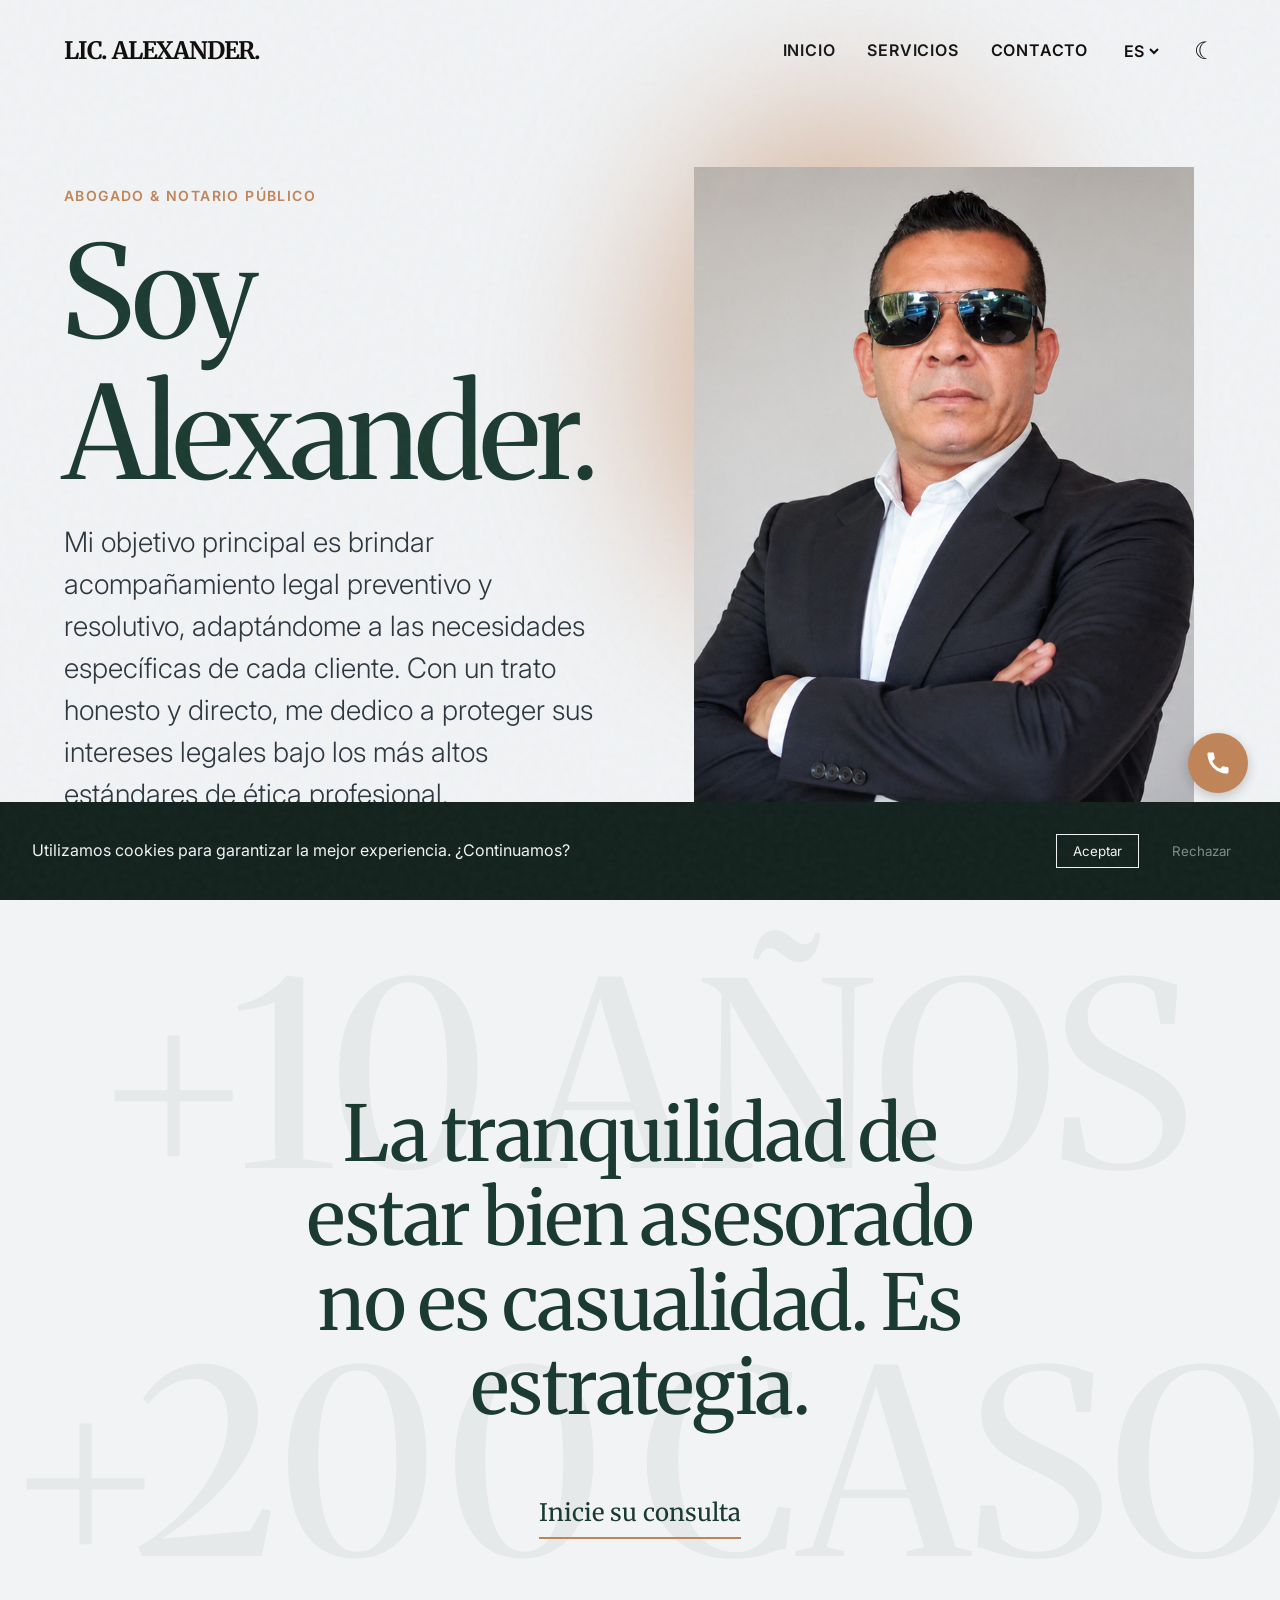
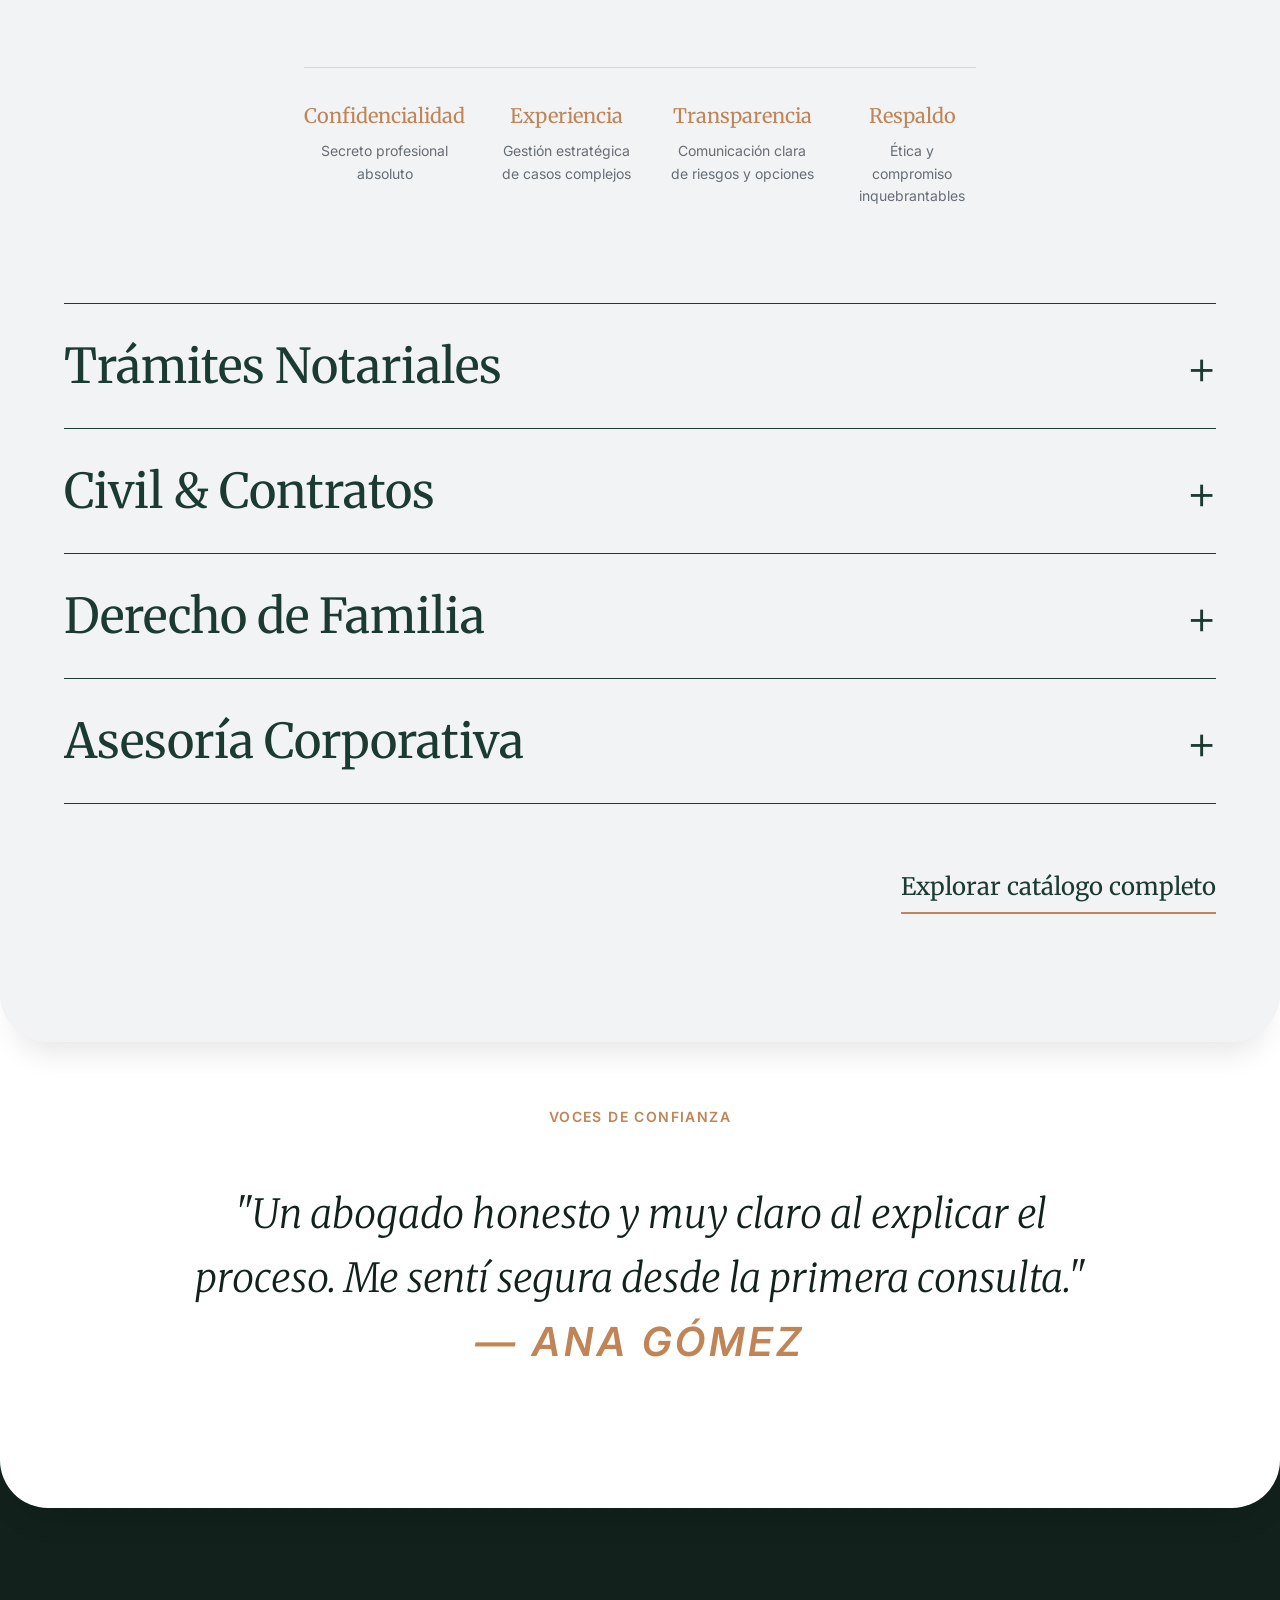
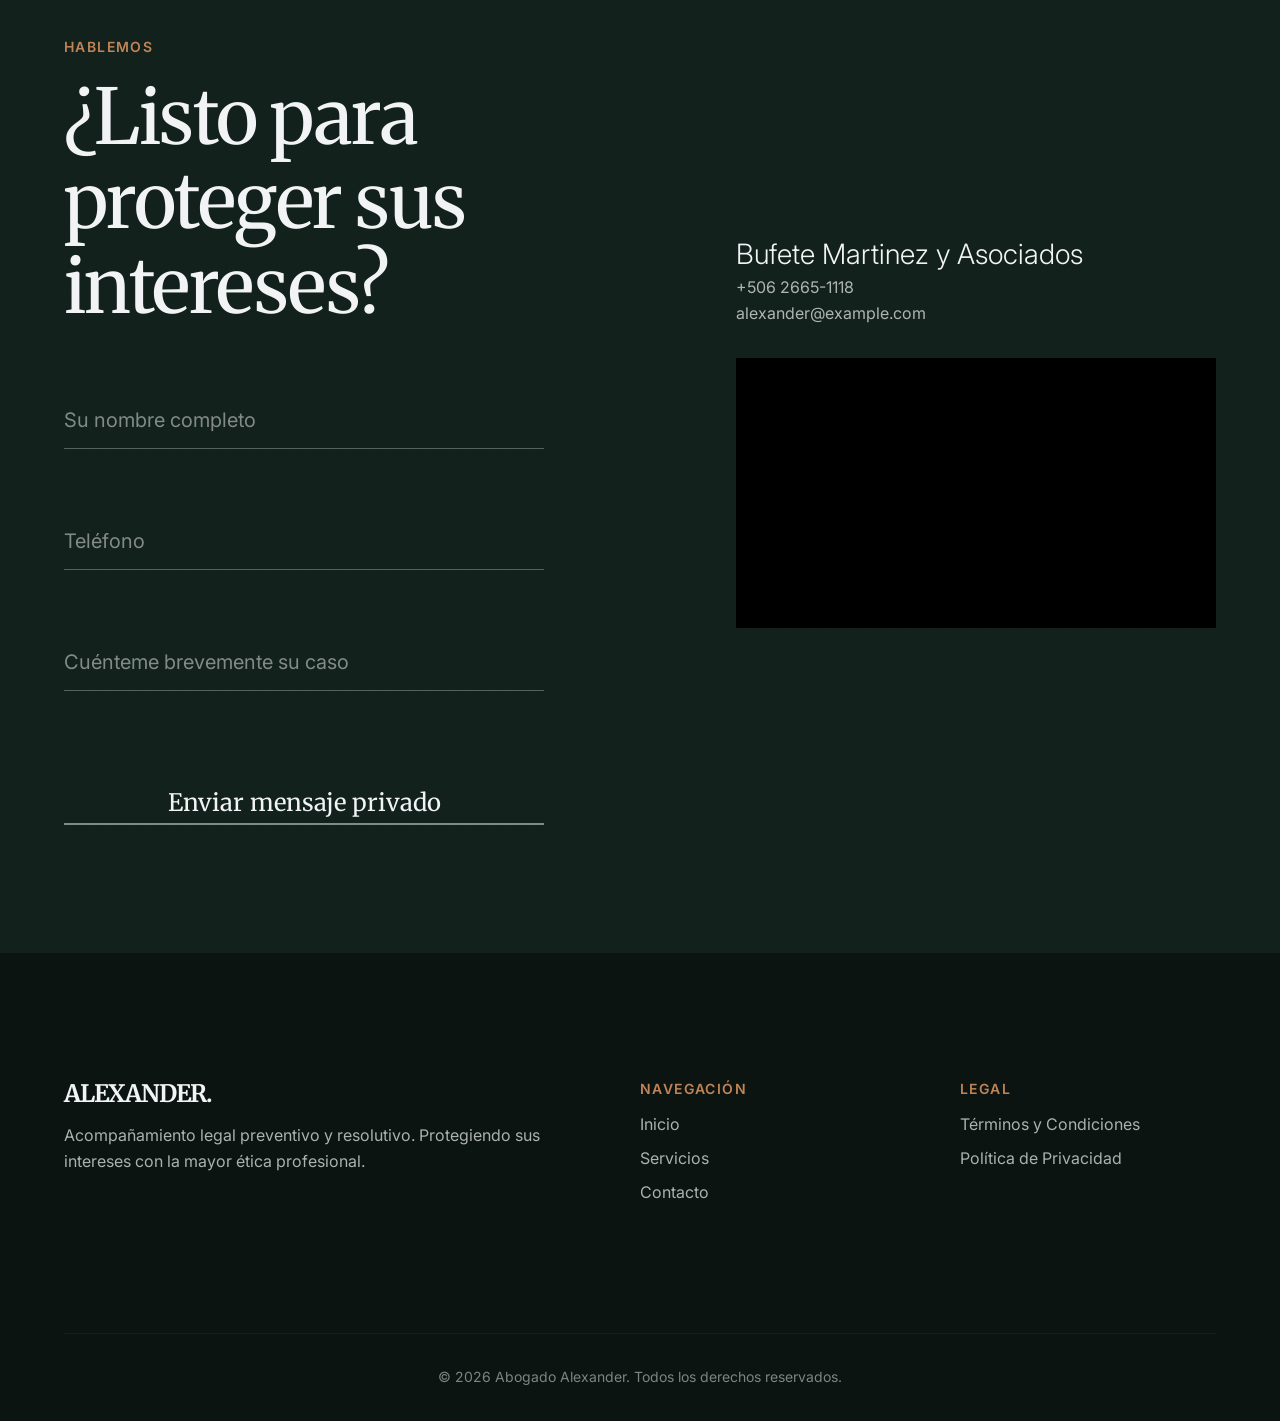
==== index.html @ 1b294f82 "Cambio nombre logo" ====
<!DOCTYPE html>
<html lang="es">

<head>
  <meta charset="UTF-8">
  <meta name="viewport" content="width=device-width, initial-scale=1.0">

  <title data-i18n="page_title_index">Alexander | Narrativa Legal</title>
  <meta name="description"
    content="Acompañamiento legal preventivo y resolutivo. Alexander, abogado y notario público con estándares de ética profesional.">

  <!-- Google Fonts -->
  <link rel="preconnect" href="https://fonts.googleapis.com">
  <link rel="preconnect" href="https://fonts.gstatic.com" crossorigin>
  <link
    href="https://fonts.googleapis.com/css2?family=Inter:wght@300;400;600&family=Merriweather:ital,wght@0,300;0,400;1,300&display=swap"
    rel="stylesheet">

  <link rel="stylesheet" href="css/styles.css?v=2.0">
</head>

<body>

  <!-- Minimal Header -->
  <header class="header">
    <div class="container header__inner">
      <div class="logo">LIC. ALEXANDER.</div>

      <div class="header__actions">
        <nav class="nav">
          <button id="menu-toggle" class="menu-toggle-btn" aria-label="Abrir menú">☰</button>
          <div class="nav__menu" id="nav-menu">
            <a href="index.html" class="nav__link" data-i18n="nav_home">Inicio</a>
            <a href="#servicios" class="nav__link" data-i18n="nav_services">Servicios</a>
            <a href="#contacto" class="nav__link" data-i18n="nav_contact">Contacto</a>
          </div>
        </nav>

        <select id="lang-select" class="lang-select">
          <option value="es">ES</option>
          <option value="en">EN</option>
          <option value="fr">FR</option>
          <option value="pt">PT</option>
          <option value="zh">ZH</option>
        </select>
        <button id="theme-toggle" class="icon-btn">☾</button>
      </div>
    </div>
  </header>

  <main>
    <!-- Editorial Hero -->
    <section class="hero">
      <div class="container hero__grid">
        <div class="hero__content">
          <span class="text-accent hero-anim hero-anim-1" data-i18n="hero_subtitle">Abogado & Notario Público</span>
          <h1 class="heading-massive hero-anim hero-anim-2">Soy<br>Alexander.</h1>
          <p class="text-lead hero-anim hero-anim-3" data-i18n="hero_text">Mi objetivo principal es brindar
            acompañamiento legal preventivo y resolutivo, adaptándome a las necesidades específicas de cada cliente. Con
            un trato honesto y directo, me dedico a proteger sus intereses legales bajo los más altos estándares de
            ética profesional.</p>
        </div>
        <div class="hero__image-container hero-anim hero-anim-4">
          <!-- Copper blur effect behind image is handled in CSS ::before -->
          <img src="resources/image/abogado.png" alt="Retrato Alexander" class="hero__image">
        </div>
      </div>
    </section>

    <!-- Stats Watermarks overlapping a narrative section -->
    <section class="stats-narrative">
      <div class="stat-watermark stat-watermark--1" data-i18n="stat_1">+10 AÑOS</div>
      <div class="stat-watermark stat-watermark--2" data-i18n="stat_2">+200 CASOS</div>

      <div class="container stats-content reveal">
        <h2 class="heading-large" data-i18n="services_intro">La tranquilidad de estar bien asesorado no es casualidad.
          Es estrategia.</h2>
        <a href="#contacto" class="btn-editorial" data-i18n="hero_cta">Inicie su consulta</a>

        <div class="trust-indicators reveal delay-1">
          <div class="trust-item">
            <span class="trust-title" data-i18n="trust_1_title">Confidencialidad</span>
            <span class="trust-desc" data-i18n="trust_1_desc">Secreto profesional absoluto</span>
          </div>
          <div class="trust-item">
            <span class="trust-title" data-i18n="trust_2_title">Experiencia</span>
            <span class="trust-desc" data-i18n="trust_2_desc">Gestión estratégica de casos complejos</span>
          </div>
          <div class="trust-item">
            <span class="trust-title" data-i18n="trust_3_title">Transparencia</span>
            <span class="trust-desc" data-i18n="trust_3_desc">Comunicación clara de riesgos y opciones</span>
          </div>
          <div class="trust-item">
            <span class="trust-title" data-i18n="trust_4_title">Respaldo</span>
            <span class="trust-desc" data-i18n="trust_4_desc">Ética y compromiso inquebrantables</span>
          </div>
        </div>
      </div>
    </section>

    <!-- Services Interactive Accordion -->
    <section id="servicios" class="services-editorial">
      <div class="container">

        <div class="service-accordion">

          <div class="service-item reveal" data-category="notarial">
            <button class="service-header" data-i18n="services_notarial">Trámites Notariales</button>
            <div class="service-body">
              <div class="service-content-grid">
                <div>
                  <img src="resources/image/ServiciosNotariales-TraspasoDePropiedadesYVehiculos.webp" alt="Traspasos"
                    class="service-img" loading="lazy">
                </div>
                <div>
                  <h3 class="heading-large" data-i18n="svc_notarial_title">Seguridad Patrimonial</h3>
                  <p class="text-lead" data-i18n="svc_notarial_desc">Desde el traspaso de propiedades y vehículos hasta
                    la redacción de escrituras y testamentos. Cada firma respaldada por la ley.</p>
                  <a href="https://wa.me/50671990701" class="btn-editorial" data-i18n="svc_notarial_btn">Proteger mi
                    patrimonio</a>
                </div>
              </div>
            </div>
          </div>

          <div class="service-item reveal delay-1" data-category="civil">
            <button class="service-header" data-i18n="services_civil">Civil & Contratos</button>
            <div class="service-body">
              <div class="service-content-grid">
                <div>
                  <img src="resources/image/DerechoCivilYContratos-ElaboraciónDeContratos.webp" alt="Contratos"
                    class="service-img" loading="lazy">
                </div>
                <div>
                  <h3 class="heading-large" data-i18n="svc_civil_title">Blindaje Legal</h3>
                  <p class="text-lead" data-i18n="svc_civil_desc">Elaboración, revisión y negociación de contratos.
                    Resolución estratégica de conflictos patrimoniales y gestión de cobros judiciales.</p>
                  <a href="https://wa.me/50671990701" class="btn-editorial" data-i18n="svc_civil_btn">Revisar un
                    contrato</a>
                </div>
              </div>
            </div>
          </div>

          <div class="service-item reveal delay-2" data-category="familia">
            <button class="service-header" data-i18n="services_family">Derecho de Familia</button>
            <div class="service-body">
              <div class="service-content-grid">
                <div>
                  <img src="resources/image/DerechoDeFamilia-Pensiones-Alimentarias.webp" alt="Familia"
                    class="service-img" loading="lazy">
                </div>
                <div>
                  <h3 class="heading-large" data-i18n="svc_family_title">Empatía y Firmeza</h3>
                  <p class="text-lead" data-i18n="svc_family_desc">Asesoría sensible y ejecución implacable en pensiones
                    alimentarias, custodia de menores y procesos sucesorios (herencias).</p>
                  <a href="https://wa.me/50671990701" class="btn-editorial" data-i18n="svc_family_btn">Asesoría
                    familiar</a>
                </div>
              </div>
            </div>
          </div>

          <div class="service-item reveal delay-3" data-category="corporativo">
            <button class="service-header" data-i18n="services_corp">Asesoría Corporativa</button>
            <div class="service-body">
              <div class="service-content-grid">
                <div>
                  <img src="resources/image/AsesoriaCorporativa-OrientaciónLegalPreventivaParaEmprendedores.webp"
                    alt="Corporativo" class="service-img" loading="lazy">
                </div>
                <div>
                  <h3 class="heading-large" data-i18n="svc_corp_title">Cimientos Empresariales</h3>
                  <p class="text-lead" data-i18n="svc_corp_desc">Constitución de sociedades anónimas, prevención legal
                    para emprendedores y auditoría de normativas laborales.</p>
                  <a href="https://wa.me/50671990701" class="btn-editorial" data-i18n="svc_corp_btn">Consultar para mi
                    empresa</a>
                </div>
              </div>
            </div>
          </div>

        </div>

        <div style="margin-top: var(--spacing-md); text-align: right;">
          <a href="servicios.html" class="btn-editorial" data-i18n="btn_view_more">Explorar catálogo completo</a>
        </div>

      </div>
    </section>

    <!-- Testimonials (Pull-quotes) -->
    <section class="testimonials-editorial reveal">
      <div class="container">
        <span class="text-accent" data-i18n="testim_title">Voces de Confianza</span>
        <div class="testimonial-display" id="testimonial-display">
          <!-- JS will cycle through these -->
          <div class="testimonial-quote active">
            <p data-i18n="testim_1_quote">"Un abogado honesto y muy claro al explicar el proceso. Me sentí segura desde
              la primera consulta."</p>
            <span class="testimonial-author" data-i18n="testim_1_author">— Ana Gómez</span>
          </div>
          <div class="testimonial-quote">
            <p data-i18n="testim_2_quote">"Totalmente recomendado. Nos ayudó a constituir nuestra sociedad anónima paso
              a paso, impecable."</p>
            <span class="testimonial-author" data-i18n="testim_2_author">— Luis Fernando Vargas</span>
          </div>
          <div class="testimonial-quote">
            <p data-i18n="testim_3_quote">"Su empatía en un caso familiar tan difícil fue clave. Gran ser humano y
              excelente profesional."</p>
            <span class="testimonial-author" data-i18n="testim_3_author">— Sofía R.</span>
          </div>
        </div>
      </div>
    </section>

    <!-- Contact Immersion -->
    <section id="contacto" class="contact-immersion">
      <div class="contact-bg-map"></div>
      <div class="container">
        <div class="contact-grid">

          <div class="contact-col reveal">
            <span class="text-accent" data-i18n="contact_title">Hablemos</span>
            <h2 class="heading-large" data-i18n="contact_subtitle">¿Listo para proteger sus intereses?</h2>

            <form class="form-editorial"
              onsubmit="event.preventDefault(); alert('Conexión con EmailJS lista para credenciales.');">
              <input type="text" class="input-editorial" data-i18n="contact_ph_name" placeholder="Su nombre completo"
                required>
              <input type="tel" class="input-editorial" data-i18n="contact_ph_phone" placeholder="Teléfono" required>
              <input type="text" class="input-editorial" data-i18n="contact_ph_case"
                placeholder="Cuénteme brevemente su caso" required>
              <button type="submit" class="btn-editorial" data-i18n="contact_btn_submit">Enviar mensaje privado</button>
            </form>
          </div>

          <div class="contact-col reveal delay-1">
            <div style="margin-bottom: var(--spacing-md);">
              <p class="text-lead" data-i18n="contact_office">Bufete Martinez y Asociados</p>
              <p style="opacity: 0.7;">+506 2665-1118<br>alexander@example.com</p>
            </div>

            <div
              style="width: 100%; aspect-ratio: 16/9; background: #000; position: relative; overflow: hidden; cursor: pointer;"
              id="map-container" class="map-container">
              <div
                style="position:absolute; top:50%; left:50%; transform:translate(-50%,-50%); z-index:2; text-align:center;">
                <button class="btn-editorial" style="color: white; border-color: white;" data-i18n="btn_map">Ver
                  Ubicación en Mapa</button>
              </div>
              <!-- Iframe will be injected by JS -->
            </div>
          </div>

        </div>
      </div>
    </section>

  </main>

  <!-- Footer -->
  <footer class="footer">
    <div class="container">
      <div class="footer__grid">
        <div class="footer__brand">
          <h2 class="logo" style="margin-bottom: var(--spacing-sm);">ALEXANDER.</h2>
          <p style="opacity: 0.7;" data-i18n="footer_desc">Acompañamiento legal preventivo y resolutivo. Protegiendo sus
            intereses con la mayor ética profesional.</p>
        </div>

        <div class="footer__links">
          <h3 class="text-accent" style="margin-bottom: var(--spacing-sm);" data-i18n="footer_nav">Navegación</h3>
          <ul>
            <li><a href="index.html" data-i18n="nav_home">Inicio</a></li>
            <li><a href="servicios.html" data-i18n="nav_services">Servicios</a></li>
            <li><a href="index.html#contacto" data-i18n="nav_contact">Contacto</a></li>
          </ul>
        </div>

        <div class="footer__links">
          <h3 class="text-accent" style="margin-bottom: var(--spacing-sm);" data-i18n="footer_legal">Legal</h3>
          <ul>
            <li><a href="#" data-i18n="footer_terms">Términos y Condiciones</a></li>
            <li><a href="privacidad.html" data-i18n="footer_privacy">Política de Privacidad</a></li>
          </ul>
        </div>
      </div>
      <div class="footer__bottom">
        <p data-i18n="footer_copyright">&copy; 2026 Abogado Alexander. Todos los derechos reservados.</p>
      </div>
    </div>
  </footer>

  <!-- Floating Buttons -->
  <div class="floating-container">
    <a href="tel:+50626651118" class="phone-float" aria-label="Llamar">
      <svg viewBox="0 0 24 24" fill="currentColor" width="28" height="28">
        <path
          d="M20.01 15.38c-1.23 0-2.42-.2-3.53-.56a.977.977 0 0 0-1.01.24l-1.57 1.97c-2.83-1.35-5.48-3.9-6.89-6.83l1.95-1.66c.27-.28.35-.67.24-1.02-.37-1.11-.56-2.3-.56-3.53 0-.54-.45-.99-.99-.99H4.19C3.65 3 3 3.24 3 3.99 3 13.28 10.73 21 20.01 21c.71 0 .99-.63.99-1.18v-3.45c0-.54-.45-.99-.99-.99z" />
      </svg>
    </a>
    <a href="https://wa.me/50671990701" class="whatsapp-float" aria-label="WhatsApp">
      <svg viewBox="0 0 24 24" fill="currentColor" width="32" height="32">
        <path
          d="M17.472 14.382c-.297-.149-1.758-.867-2.03-.967-.273-.099-.471-.148-.67.15-.197.297-.767.966-.94 1.164-.173.199-.347.223-.644.075-.297-.15-1.255-.463-2.39-1.475-.883-.788-1.48-1.761-1.653-2.059-.173-.297-.018-.458.13-.606.134-.133.298-.347.446-.52.149-.174.198-.298.298-.497.099-.198.05-.371-.025-.52-.075-.149-.669-1.612-.916-2.207-.242-.579-.487-.5-.669-.51a12.8 12.8 0 0 0-.57-.01c-.198 0-.52.074-.792.372-.272.297-1.04 1.016-1.04 2.479 0 1.462 1.065 2.875 1.213 3.074.149.198 2.096 3.2 5.077 4.487.709.306 1.262.489 1.694.625.712.227 1.36.195 1.871.118.571-.085 1.758-.719 2.006-1.413.248-.694.248-1.289.173-1.413-.074-.124-.272-.198-.57-.347m-5.421 7.403h-.004a9.87 9.87 0 0 1-5.031-1.378l-.361-.214-3.741.982.998-3.648-.235-.374a9.86 9.86 0 0 1-1.51-5.26c.001-5.45 4.436-9.884 9.888-9.884 2.64 0 5.122 1.03 6.988 2.898a9.825 9.825 0 0 1 2.893 6.994c-.003 5.45-4.437 9.884-9.885 9.884m8.413-18.297A11.815 11.815 0 0 0 12.05 0C5.495 0 .16 5.335.157 11.892c0 2.096.547 4.142 1.588 5.945L.057 24l6.305-1.654a11.882 11.882 0 0 0 5.683 1.448h.005c6.554 0 11.89-5.335 11.893-11.893a11.821 11.821 0 0 0-3.48-8.413Z" />
      </svg>
    </a>
  </div>

  <!-- Cookies -->
  <div id="cookies-editorial" class="cookies-editorial">
    <p style="margin: 0;" data-i18n="cookies_text">Utilizamos cookies para garantizar la mejor experiencia.
      ¿Continuamos?</p>
    <div class="cookies-actions">
      <button id="btn-accept" class="btn-cookie" data-i18n="cookies_accept">Aceptar</button>
      <button id="btn-reject" class="btn-cookie" style="opacity: 0.5; border-color: transparent;"
        data-i18n="cookies_reject">Rechazar</button>
    </div>
  </div>

  <script src="js/translations.js"></script>
  <script src="js/main.js"></script>
</body>

</html>
---- css/styles.css ----
/* =========================================
   1. VARIABLES & TOKENS (Design System)
   ========================================= */
:root {
  --primary-color: #1B3A30; 
  --accent-color: #C08457; 
  --bg-light: #F1F3F5; 
  --text-dark: #2C363F; 
  
  --bg-inverted: #12211C; /* Darker than primary */
  --text-inverted: #F1F3F5;

  --font-heading: 'Merriweather', serif;
  --font-text: 'Inter', sans-serif;
  
  --spacing-xs: 0.5rem;   
  --spacing-sm: 1rem;     
  --spacing-md: 2rem;   
  --spacing-lg: 4rem;   
  --spacing-xl: 8rem;     
  --spacing-xxl: 12rem;    

  --transition-fast: 0.3s cubic-bezier(0.4, 0, 0.2, 1);
  --transition-slow: 0.8s cubic-bezier(0.4, 0, 0.2, 1);
}

body.dark-mode {
  --primary-color: #F1F3F5; /* Invert primary for text in dark mode */
  --bg-light: #12211C; /* Dark forest background */
  --text-dark: #F1F3F5; 
  --bg-inverted: #F1F3F5; 
  --text-inverted: #12211C;
}

/* =========================================
   2. RESET & NORMALIZE
   ========================================= */
*, *::before, *::after {
  box-sizing: border-box;
  margin: 0;
  padding: 0;
}

html {
  font-size: 16px;
  scroll-behavior: smooth;
}

body {
  font-family: var(--font-text);
  color: var(--text-dark);
  background-color: var(--bg-light);
  line-height: 1.6;
  overflow-x: hidden;
  transition: background-color 0.5s ease, color 0.5s ease;
}

/* Subtle Noise Texture Overlay */
body::before {
  content: "";
  position: fixed;
  top: 0; 
  left: 0; 
  width: 100vw; 
  height: 100vh;
  pointer-events: none;
  z-index: 9999;
  background-image: url('data:image/svg+xml;utf8,%3Csvg viewBox="0 0 200 200" xmlns="http://www.w3.org/2000/svg"%3E%3Cfilter id="noiseFilter"%3E%3CfeTurbulence type="fractalNoise" baseFrequency="0.65" numOctaves="3" stitchTiles="stitch"/%3E%3C/filter%3E%3Crect width="100%25" height="100%25" filter="url(%23noiseFilter)" opacity="0.04"/%3E%3C/svg%3E');
  opacity: 1;
}

img, video {
  display: block;
  max-width: 100%;
  height: auto;
}

a {
  text-decoration: none;
  color: inherit;
}

ul {
  list-style: none;
}

/* =========================================
   3. TYPOGRAPHY (Massive & Bespoke)
   ========================================= */
h1, h2, h3, .heading-massive {
  font-family: var(--font-heading);
  line-height: 1.1;
  font-weight: 400;
}

.heading-massive {
  font-size: clamp(3rem, 10vw, 8rem);
  letter-spacing: -0.03em;
  color: var(--primary-color);
  margin-bottom: var(--spacing-sm);
}

.heading-large {
  font-size: clamp(2.5rem, 6vw, 5rem);
  letter-spacing: -0.02em;
  color: var(--primary-color);
  margin-bottom: var(--spacing-md);
}

.text-lead {
  font-size: clamp(1.25rem, 3vw, 1.75rem);
  font-weight: 300;
  line-height: 1.5;
  max-width: 800px;
}

.text-accent {
  color: var(--accent-color);
  font-family: var(--font-text);
  text-transform: uppercase;
  letter-spacing: 0.1em;
  font-size: 0.875rem;
  font-weight: 600;
  display: block;
  margin-bottom: var(--spacing-sm);
}

/* =========================================
   4. LAYOUT UTILS
   ========================================= */
.container {
  width: 100%;
  padding: 0 var(--spacing-md);
  margin: 0 auto;
}

@media (min-width: 1024px) {
  .container {
    padding: 0 var(--spacing-lg);
  }
}

.section {
  padding: var(--spacing-xl) 0;
  position: relative;
}

/* =========================================
   5. HEADER & NAVIGATION (Minimal)
   ========================================= */
.header {
  position: fixed;
  top: 0;
  left: 0;
  width: 100%;
  padding: var(--spacing-md) 0;
  z-index: 100;
  mix-blend-mode: difference;
  color: #fff;
  transition: color var(--transition-fast);
}

.header.menu-open {
  mix-blend-mode: normal;
  color: var(--bg-light);
}

.header__inner {
  display: flex;
  justify-content: space-between;
  align-items: center;
}

.logo {
  font-family: var(--font-heading);
  font-size: clamp(1.1rem, 5vw, 1.5rem);
  font-weight: 700;
  letter-spacing: -0.05em;
  color: inherit;
}

.header__actions {
  display: flex;
  align-items: center;
  gap: var(--spacing-sm);
  position: relative;
  z-index: 101; /* Above mobile menu */
}

@media (min-width: 768px) {
  .header__actions {
    gap: var(--spacing-md);
  }
}

/* Navigation System */
.nav {
  display: flex;
  align-items: center;
}

.menu-toggle-btn {
  background: none;
  border: none;
  color: inherit;
  font-size: 1.5rem;
  cursor: pointer;
  z-index: 102;
}

.nav__menu {
  position: fixed;
  top: 0;
  left: 0;
  width: 100vw;
  height: 100vh;
  background-color: var(--primary-color);
  color: var(--bg-light);
  display: flex;
  flex-direction: column;
  justify-content: center;
  align-items: center;
  gap: var(--spacing-lg);
  transform: translateY(-100%);
  transition: transform var(--transition-slow);
  z-index: 100;
}

.nav__menu.open {
  transform: translateY(0);
}

.nav__link {
  font-family: var(--font-heading);
  font-size: clamp(2rem, 5vw, 4rem);
  text-decoration: none;
  color: inherit;
  transition: color var(--transition-fast);
}

.nav__link:hover {
  color: var(--accent-color);
}

@media (min-width: 768px) {
  .menu-toggle-btn {
    display: none;
  }
  
  .nav__menu {
    position: static;
    flex-direction: row;
    height: auto;
    width: auto;
    background-color: transparent;
    color: inherit;
    transform: none;
    gap: var(--spacing-md);
  }

  .nav__link {
    font-family: var(--font-text);
    font-size: 1rem;
    font-weight: 600;
    text-transform: uppercase;
    letter-spacing: 0.05em;
    color: inherit;
  }
}

.lang-select {
  background: transparent;
  color: inherit;
  border: none;
  font-weight: 600;
  cursor: pointer;
  outline: none;
  font-family: var(--font-text);
  font-size: 1rem;
}

.lang-select option {
  color: #000; /* Fallback for select dropdown */
}

.icon-btn {
  background: none;
  border: none;
  color: inherit;
  font-size: 1.5rem;
  cursor: pointer;
}

/* =========================================
   6. HERO SECTION (Split / Editorial)
   ========================================= */
.hero {
  min-height: 100vh;
  display: flex;
  align-items: center;
  padding-top: 100px;
}

.hero__grid {
  display: grid;
  grid-template-columns: 1fr;
  gap: var(--spacing-lg);
  align-items: center;
}

@media (min-width: 1024px) {
  .hero__grid {
    grid-template-columns: 1fr 1fr;
  }
}

.hero__content {
  position: relative;
  z-index: 2;
}

.hero__image-container {
  position: relative;
  width: 100%;
  max-width: 500px;
  margin: 0 auto;
}

.hero__image-container::before {
  content: '';
  position: absolute;
  top: -10%;
  left: -10%;
  width: 80%;
  height: 80%;
  background-color: var(--accent-color);
  z-index: -1;
  border-radius: 50%;
  filter: blur(80px);
  opacity: 0.5;
}

.hero__image {
  width: 100%;
  aspect-ratio: 3/4;
  object-fit: cover;
  transition: filter var(--transition-slow);
}

.hero__image:hover {
  /* Retained hover for structure, though no filter is needed now */
}

.btn-editorial {
  display: inline-block;
  margin-top: var(--spacing-md);
  font-family: var(--font-heading);
  font-size: 1.5rem;
  color: var(--primary-color);
  border: none;
  background: transparent;
  border-bottom: 2px solid var(--accent-color);
  padding: 0 0 5px 0;
  transition: color var(--transition-fast);
  cursor: pointer;
}

.btn-editorial:hover {
  color: var(--accent-color);
}

/* =========================================
   7. STATS (Watermark style)
   ========================================= */
.stats-narrative {
  position: relative;
  overflow: hidden;
  padding: var(--spacing-xxl) 0 var(--spacing-lg);
}

.stat-watermark {
  font-family: var(--font-heading);
  font-size: clamp(8rem, 20vw, 20rem);
  color: var(--primary-color);
  opacity: 0.05;
  position: absolute;
  line-height: 1;
  white-space: nowrap;
  pointer-events: none;
  z-index: 0;
  width: 100%;
  left: 0;
  text-align: center;
}

.stat-watermark--1 { top: 5%; }
.stat-watermark--2 { top: 45%; }

.stats-content {
  position: relative;
  z-index: 1;
  max-width: 800px;
  margin: 0 auto;
  text-align: center;
}

.trust-indicators {
  display: flex;
  flex-direction: column;
  gap: var(--spacing-md);
  margin-top: var(--spacing-xl);
  border-top: 1px solid rgba(192, 132, 87, 0.3); /* Copper transparent */
  padding-top: var(--spacing-md);
}

@media (min-width: 768px) {
  .trust-indicators {
    flex-direction: row;
    justify-content: space-between;
  }
}

.trust-item {
  display: flex;
  flex-direction: column;
  align-items: center;
}

.trust-title {
  font-family: var(--font-heading);
  font-size: 1.25rem;
  color: var(--accent-color);
  margin-bottom: var(--spacing-xs);
}

.trust-desc {
  font-family: var(--font-text);
  font-size: 0.875rem;
  opacity: 0.7;
}

/* =========================================
   8. SERVICES (Accordion Narrative)
   ========================================= */
.services-editorial {
  padding: var(--spacing-md) 0 var(--spacing-xl);
  background-color: var(--bg-light);
  border-bottom-left-radius: 3rem;
  border-bottom-right-radius: 3rem;
  position: relative;
  z-index: 20;
  box-shadow: 0 25px 30px -15px rgba(0,0,0,0.1);
}

.service-accordion {
  border-top: 1px solid var(--primary-color);
}

.service-item {
  border-bottom: 1px solid var(--primary-color);
  overflow: hidden;
}

.service-header {
  width: 100%;
  text-align: left;
  background: none;
  border: none;
  padding: var(--spacing-md) 0;
  display: flex;
  justify-content: space-between;
  align-items: center;
  cursor: pointer;
  color: var(--primary-color);
  font-family: var(--font-heading);
  font-size: clamp(1.5rem, 4vw, 3rem);
  transition: color var(--transition-fast);
}

.service-header:hover {
  color: var(--accent-color);
}

.service-header::after {
  content: '+';
  font-family: var(--font-text);
  font-weight: 300;
}

.service-item.open .service-header::after {
  content: '−';
}

.service-body {
  max-height: 0;
  opacity: 0;
  transition: max-height var(--transition-slow), opacity var(--transition-slow), padding var(--transition-slow);
}

.service-item.open .service-body {
  max-height: 1000px; /* Arbitrary large height */
  opacity: 1;
  padding-bottom: var(--spacing-md);
}

.service-content-grid {
  display: grid;
  grid-template-columns: 1fr;
  gap: var(--spacing-md);
}

@media (min-width: 768px) {
  .service-content-grid {
    grid-template-columns: 1fr 1fr;
  }
}

.service-img {
  width: 100%;
  aspect-ratio: 16/9;
  object-fit: cover;
}

.service-item.open .service-img {
  /* Animation removed since image is already colored */
}

/* Colorize animation removed */

/* =========================================
   9. TESTIMONIALS (Pull-quotes)
   ========================================= */
.testimonials-editorial {
  padding: calc(var(--spacing-lg) + 3rem) 0 var(--spacing-lg);
  margin-top: -3rem;
  background-color: #FFFFFF; /* Hardcoded pure white card */
  color: #12211C; /* Hardcoded dark text */
  text-align: center;
  border-bottom-left-radius: 3rem;
  border-bottom-right-radius: 3rem;
  position: relative;
  z-index: 10;
  box-shadow: 0 25px 30px -15px rgba(0,0,0,0.1);
}

.testimonial-display {
  max-width: 900px;
  margin: 0 auto;
  min-height: 300px;
  display: flex;
  flex-direction: column;
  justify-content: center;
  position: relative;
}

.testimonial-quote {
  font-family: var(--font-heading);
  font-size: clamp(1.5rem, 4vw, 2.5rem);
  font-style: italic;
  font-weight: 300;
  margin-bottom: var(--spacing-md);
  opacity: 0;
  position: absolute;
  top: 50%;
  left: 50%;
  transform: translate(-50%, -50%);
  width: 100%;
  transition: opacity var(--transition-slow);
}

.testimonial-quote.active {
  opacity: 1;
  position: relative;
  transform: none;
  top: auto;
  left: auto;
}

.testimonial-author {
  font-family: var(--font-text);
  font-weight: 600;
  color: var(--accent-color);
  letter-spacing: 0.1em;
  text-transform: uppercase;
}

/* =========================================
   10. CONTACT IMMERSION
   ========================================= */
.contact-immersion {
  padding: calc(var(--spacing-xl) + 3rem) 0 var(--spacing-xl);
  margin-top: -3rem;
  position: relative;
  overflow: hidden;
  background-color: #12211C; /* Hardcoded dark forest */
  color: #F1F3F5; /* Hardcoded light text */
  z-index: 1;
}

.contact-bg-map {
  position: absolute;
  top: 0; left: 0; width: 100%; height: 100%;
  background-image: radial-gradient(circle at center, rgba(192, 132, 87, 0.05) 1px, transparent 1px);
  background-size: 20px 20px;
  z-index: 0;
  opacity: 0.5;
}

/* Force text and buttons inside contact to be light to contrast with hardcoded dark background */
.contact-immersion .heading-large {
  color: #F1F3F5;
}

.contact-immersion .btn-editorial {
  color: #F1F3F5;
  border-bottom-color: rgba(241, 243, 245, 0.5);
  background-color: transparent;
}

.contact-immersion .btn-editorial:hover {
  color: var(--accent-color);
  border-bottom-color: var(--accent-color);
  background-color: transparent;
}

.contact-grid {
  display: grid;
  grid-template-columns: 1fr;
  gap: var(--spacing-lg);
  position: relative;
  z-index: 1;
}

@media (min-width: 1024px) {
  .contact-grid {
    grid-template-columns: 1fr 1fr;
    gap: var(--spacing-xxl);
    align-items: center;
  }
}

.contact-grid {
  display: grid;
  grid-template-columns: 1fr;
  gap: var(--spacing-lg);
  position: relative;
  z-index: 1;
}

@media (min-width: 1024px) {
  .contact-grid {
    grid-template-columns: 1fr 1fr;
    gap: var(--spacing-xxl);
    align-items: center;
  }
}

.form-editorial {
  display: flex;
  flex-direction: column;
  gap: var(--spacing-md);
  margin-top: var(--spacing-lg);
}

.input-editorial {
  width: 100%;
  background: transparent;
  border: none;
  border-bottom: 1px solid rgba(241, 243, 245, 0.3);
  color: #F1F3F5;
  font-size: 1.25rem;
  padding: var(--spacing-sm) 0;
  margin-bottom: var(--spacing-md);
  font-family: var(--font-text);
  outline: none;
  border-radius: 0;
  transition: border-color var(--transition-fast);
}

.input-editorial:focus {
  border-color: var(--accent-color);
}

.input-editorial::placeholder {
  color: #F1F3F5;
  opacity: 0.5;
}

/* =========================================
   11. FLOATING ELEMENTS & COOKIES
   ========================================= */
.floating-container {
  position: fixed;
  bottom: var(--spacing-md);
  right: var(--spacing-md);
  display: flex;
  flex-direction: column;
  gap: 15px;
  z-index: 900;
}

.whatsapp-float, .phone-float {
  width: 60px;
  height: 60px;
  border-radius: 50%;
  display: flex;
  align-items: center;
  justify-content: center;
  color: white;
  box-shadow: 0 4px 12px rgba(0,0,0,0.2);
  transition: transform var(--transition-fast);
}

.whatsapp-float {
  background-color: #25D366;
}

.phone-float {
  background-color: var(--accent-color);
}

.whatsapp-float:hover, .phone-float:hover {
  transform: scale(1.1);
}

.cookies-editorial {
  position: fixed;
  bottom: 0;
  left: 0;
  width: 100%;
  background-color: var(--bg-inverted);
  color: var(--text-inverted);
  padding: var(--spacing-md);
  z-index: 1000;
  transform: translateY(100%);
  transition: transform var(--transition-slow);
  display: flex;
  flex-direction: column;
  gap: var(--spacing-md);
}

@media (min-width: 768px) {
  .cookies-editorial {
    flex-direction: row;
    justify-content: space-between;
    align-items: center;
  }
}

.cookies-editorial.show {
  transform: translateY(0);
}

.cookies-actions {
  display: flex;
  gap: var(--spacing-sm);
}

.btn-cookie {
  background: transparent;
  border: 1px solid var(--text-inverted);
  color: var(--text-inverted);
  padding: 0.5rem 1rem;
  cursor: pointer;
  font-family: var(--font-text);
  transition: all var(--transition-fast);
}

.btn-cookie:hover {
  background: var(--text-inverted);
  color: var(--bg-inverted);
}

/* =========================================
   12. FOOTER
   ========================================= */
.footer {
  background-color: #0b1411;
  color: #F1F3F5;
  padding: var(--spacing-xl) 0 var(--spacing-md);
}

.footer__grid {
  display: grid;
  grid-template-columns: 1fr;
  gap: var(--spacing-lg);
  margin-bottom: var(--spacing-xl);
}

@media (min-width: 768px) {
  .footer__grid {
    grid-template-columns: 2fr 1fr 1fr;
  }
}

.footer__links ul {
  display: flex;
  flex-direction: column;
  gap: var(--spacing-xs);
}

.footer__links a {
  opacity: 0.7;
  transition: opacity var(--transition-fast);
}

.footer__links a:hover {
  opacity: 1;
  color: var(--accent-color);
}

.footer__bottom {
  border-top: 1px solid rgba(255,255,255,0.1);
  padding-top: var(--spacing-md);
  text-align: center;
  opacity: 0.5;
  font-size: 0.875rem;
}

/* =========================================
   13. ANIMATIONS & PARALLAX
   ========================================= */
.reveal {
  opacity: 0;
  transform: translateY(40px);
  transition: all 0.8s cubic-bezier(0.5, 0, 0, 1);
}

.reveal.active {
  opacity: 1;
  transform: translateY(0);
}

.reveal.delay-1 { transition-delay: 0.1s; }
.reveal.delay-2 { transition-delay: 0.2s; }
.reveal.delay-3 { transition-delay: 0.3s; }

.hero-anim {
  opacity: 0;
  animation: fadeUp 1s cubic-bezier(0.5, 0, 0, 1) forwards;
}

.hero-anim-1 { animation-delay: 0.2s; }
.hero-anim-2 { animation-delay: 0.4s; }
.hero-anim-3 { animation-delay: 0.6s; }
.hero-anim-4 { animation-delay: 0.8s; }

@keyframes fadeUp {
  from {
    opacity: 0;
    transform: translateY(30px);
  }
  to {
    opacity: 1;
    transform: translateY(0);
  }
}
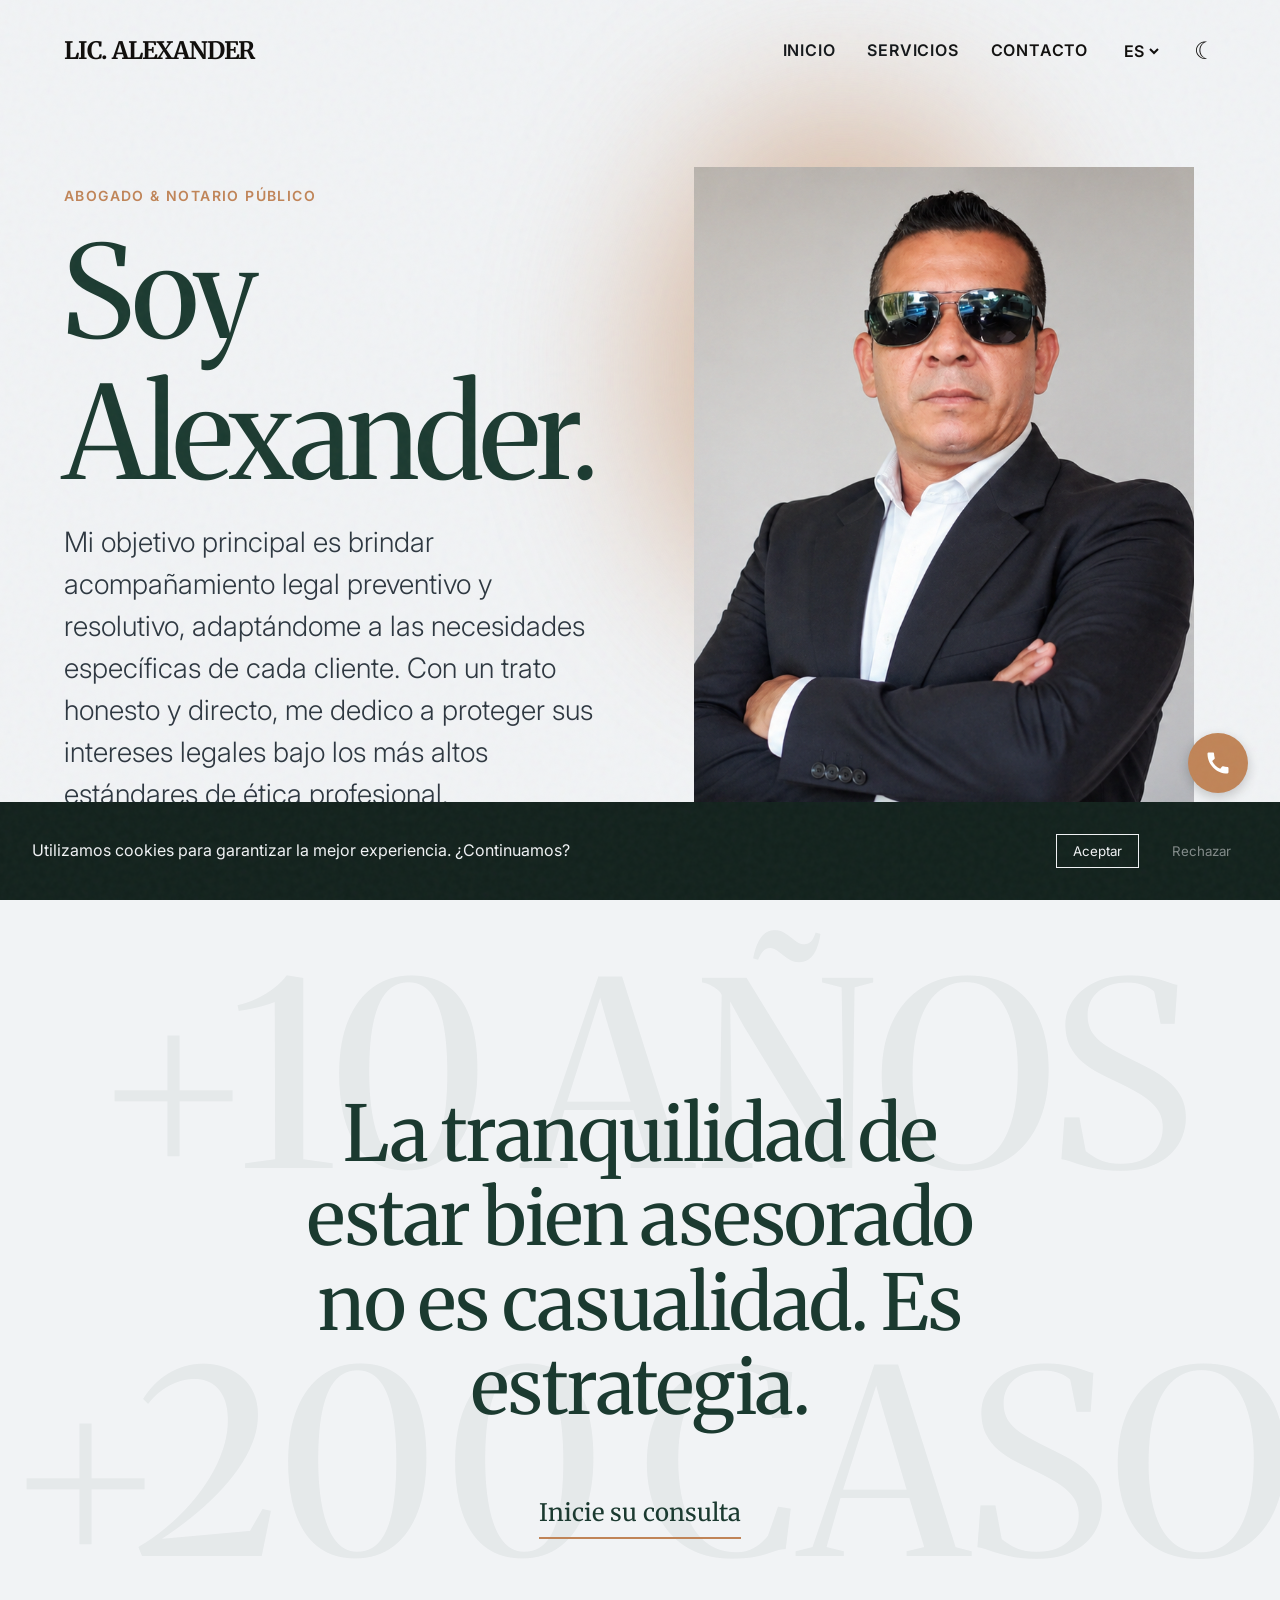
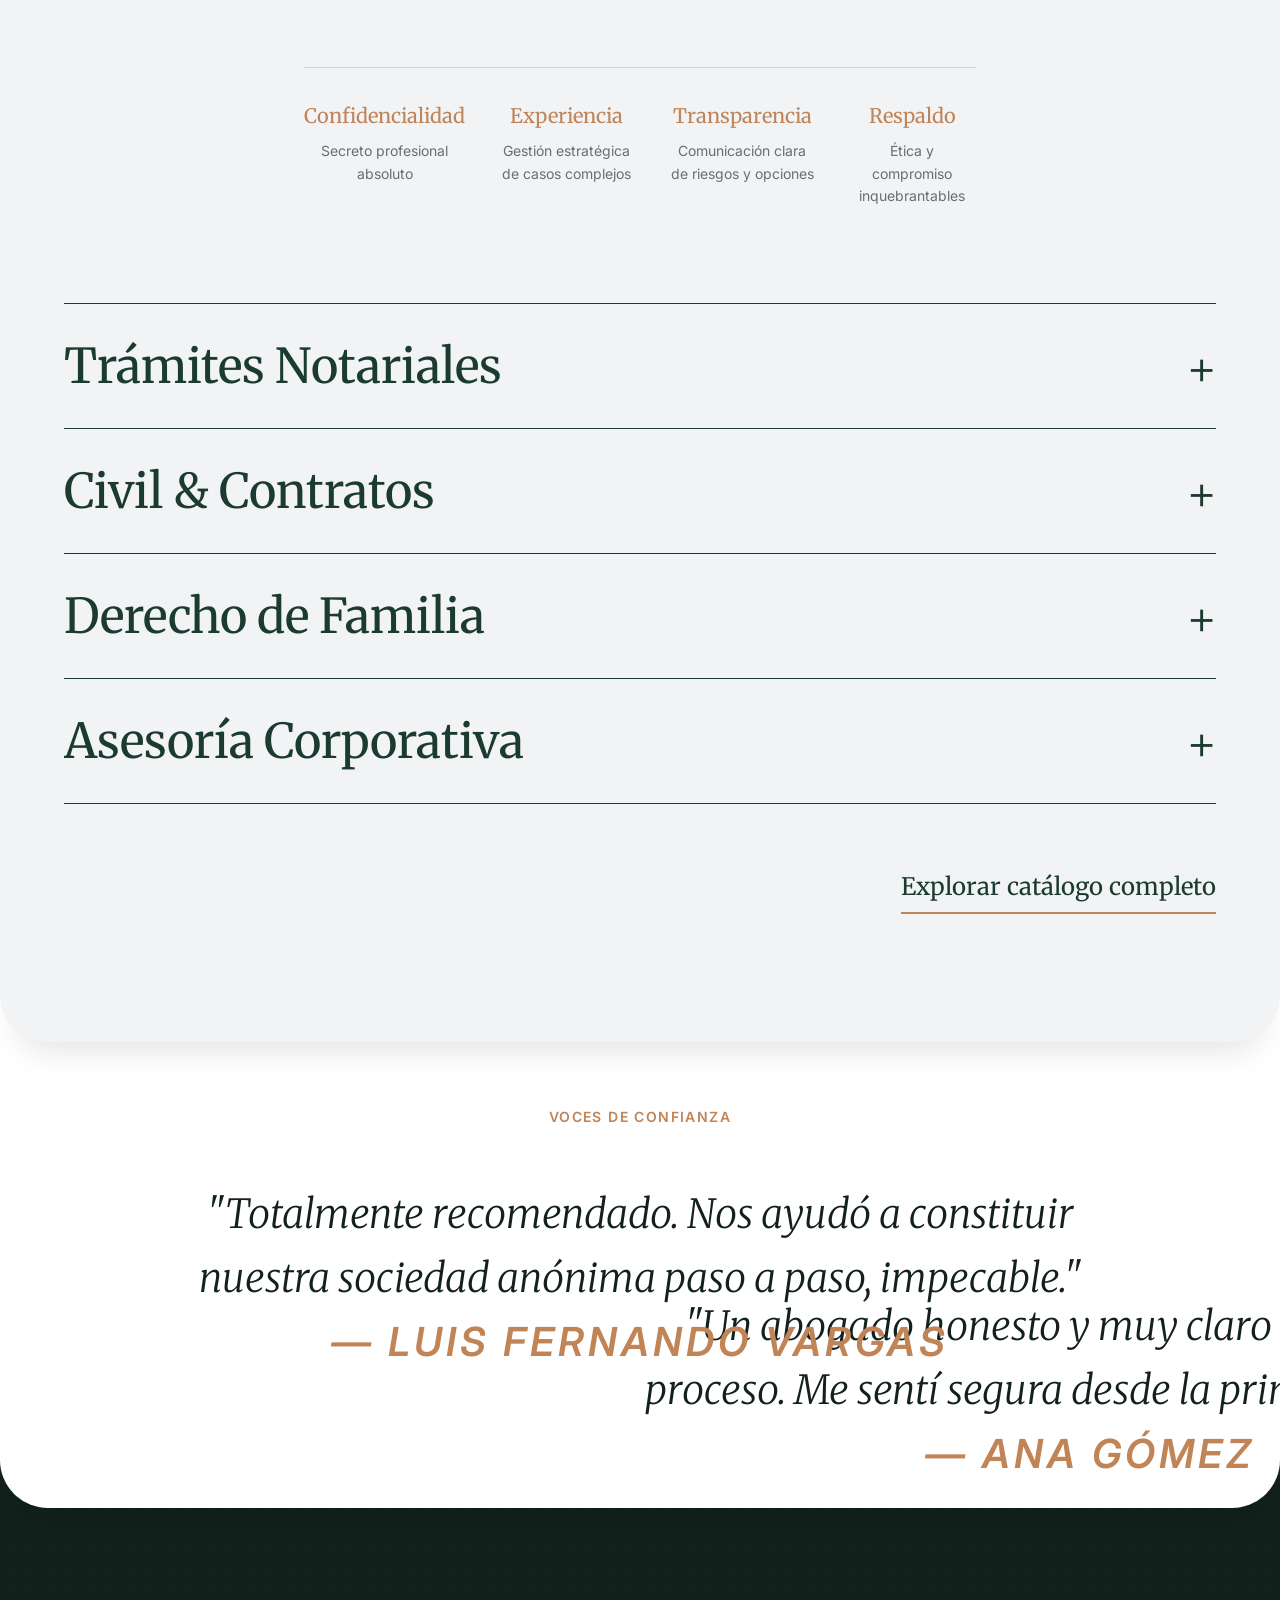
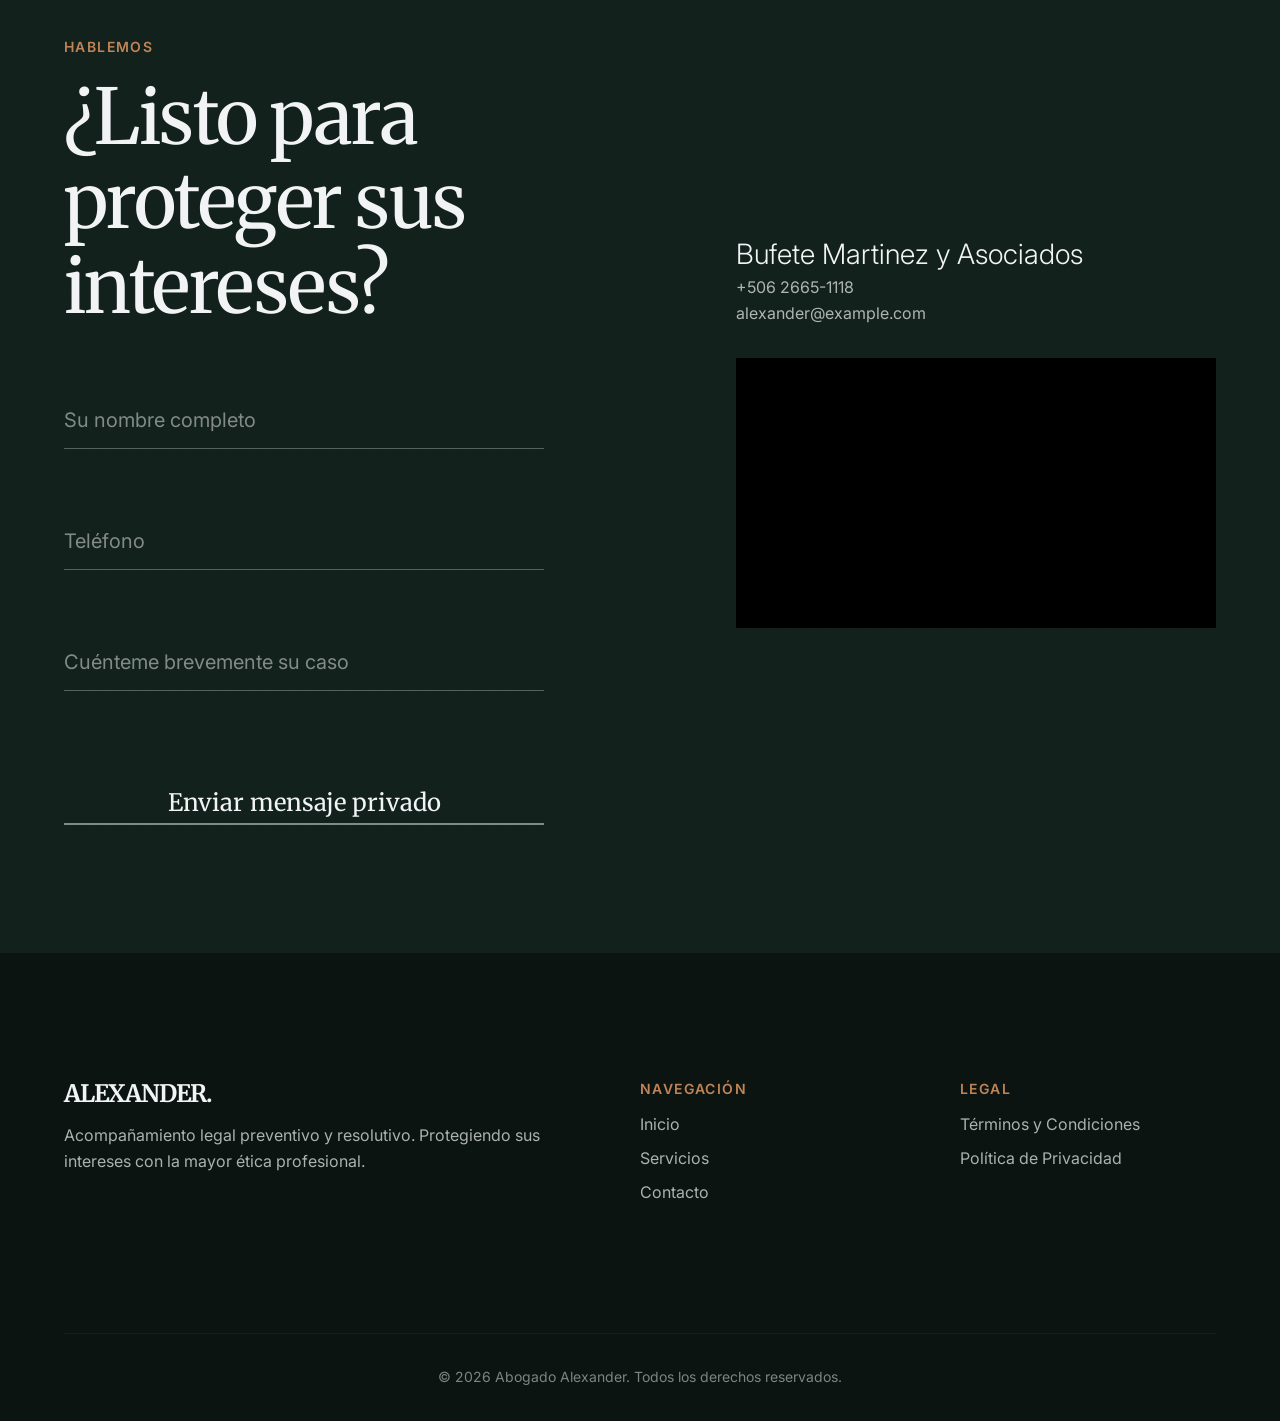
==== commit f32c5a9b: "Nombre logo" ====
--- a/index.html
+++ b/index.html
@@ -24,7 +24,7 @@
   <!-- Minimal Header -->
   <header class="header">
     <div class="container header__inner">
-      <div class="logo">LIC. ALEXANDER.</div>
+      <div class="logo">LIC. ALEXANDER</div>
 
       <div class="header__actions">
         <nav class="nav">
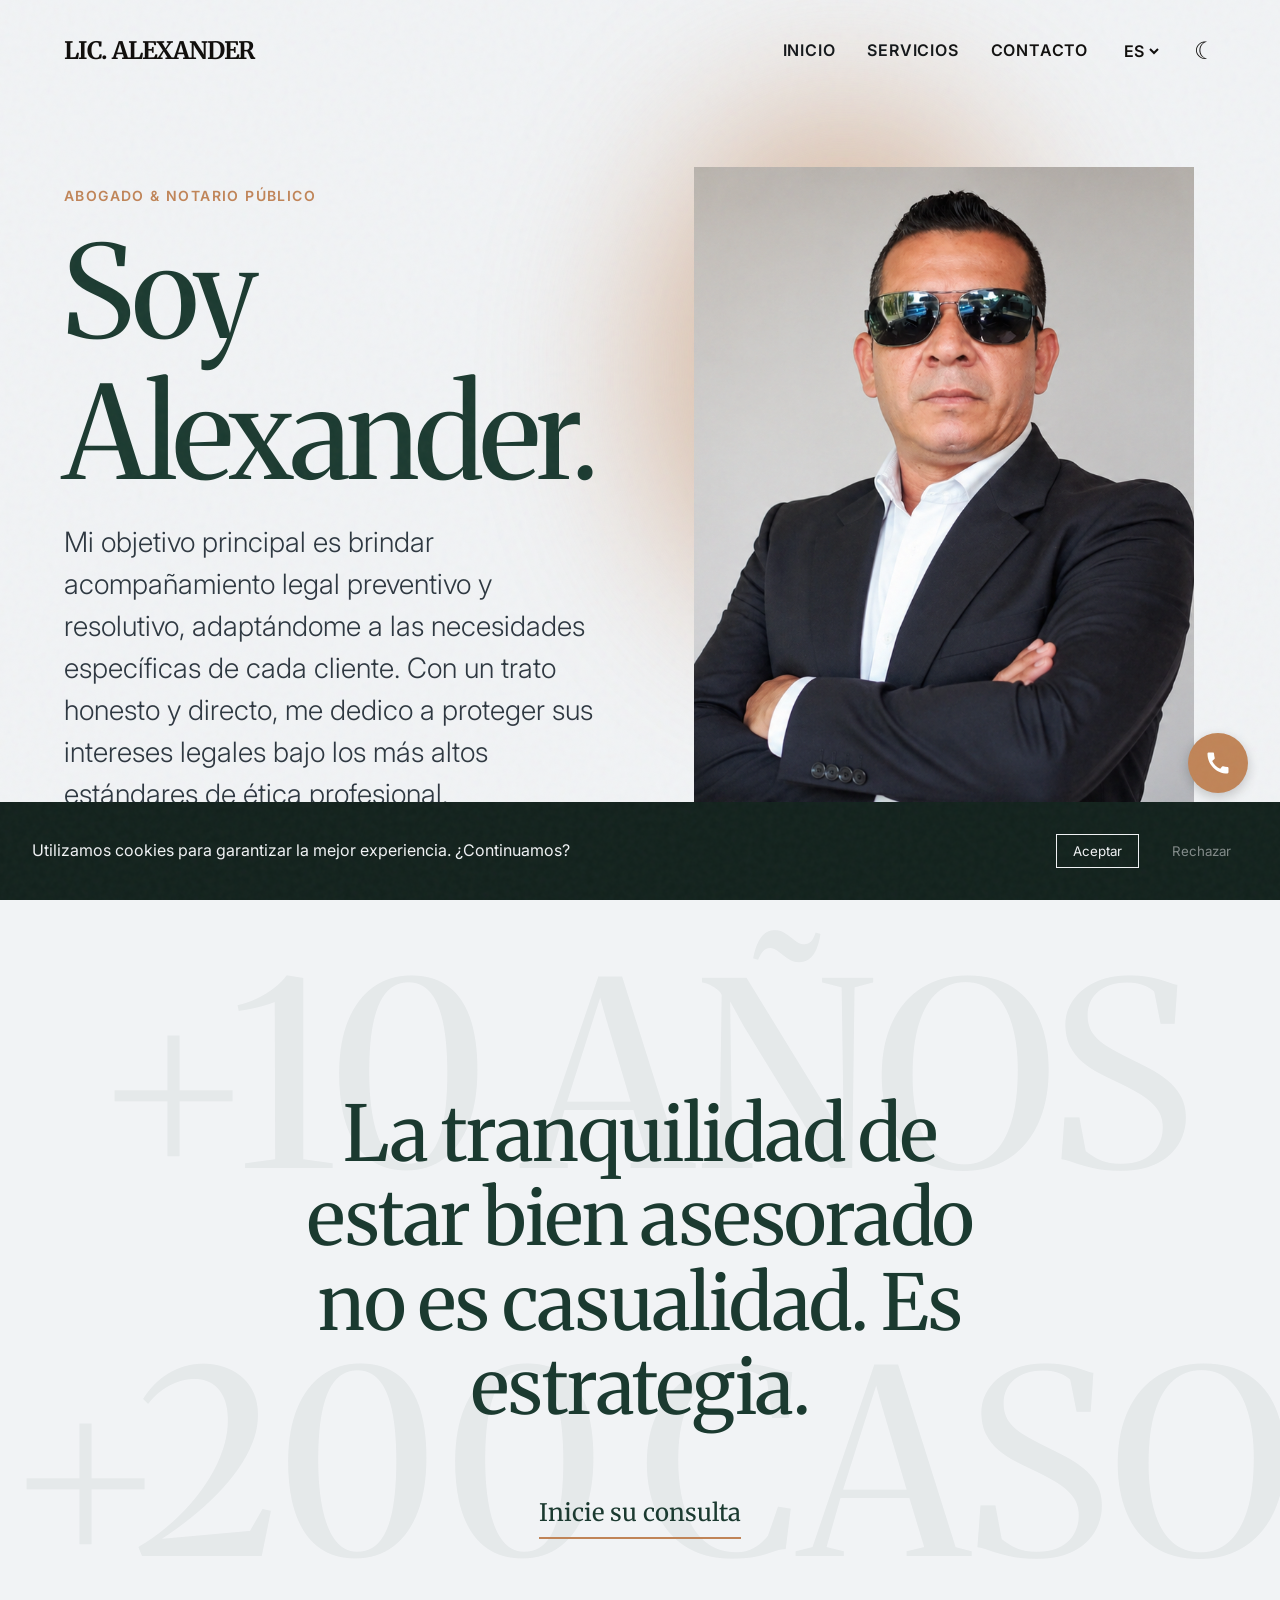
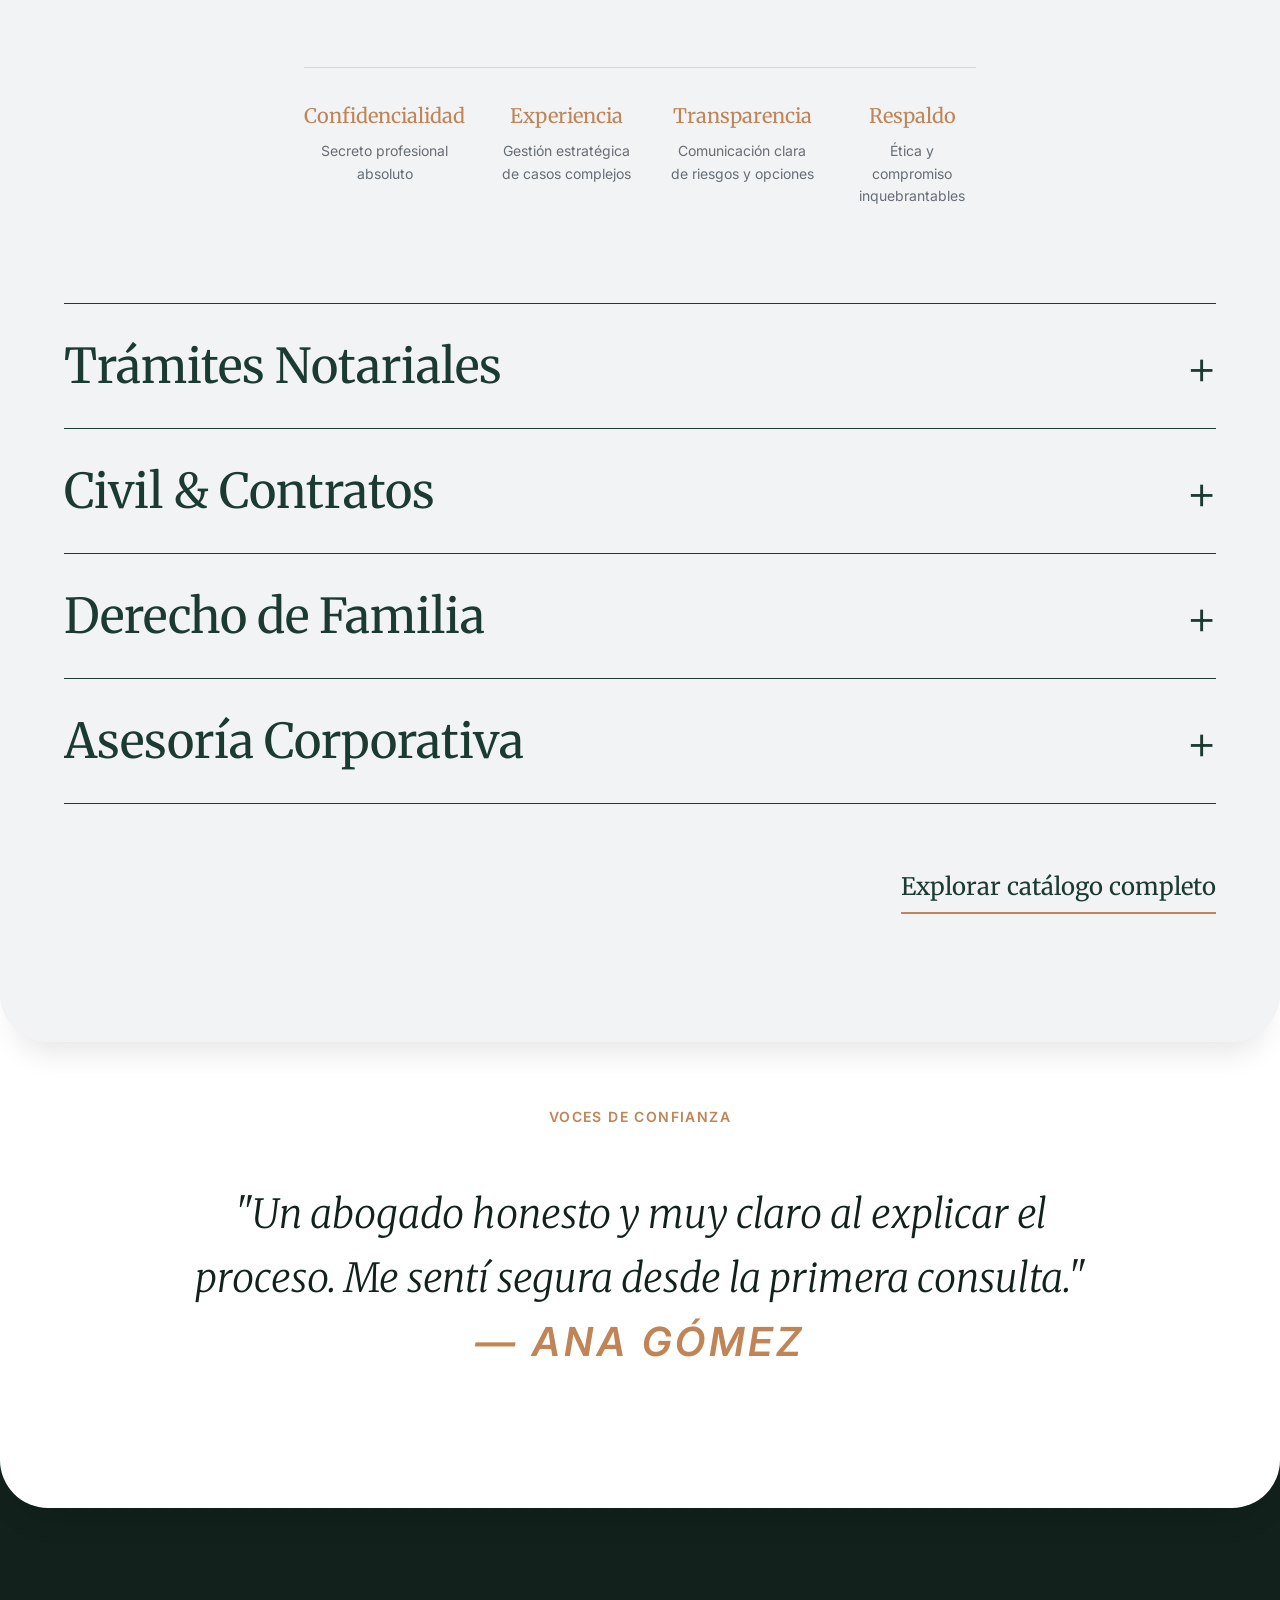
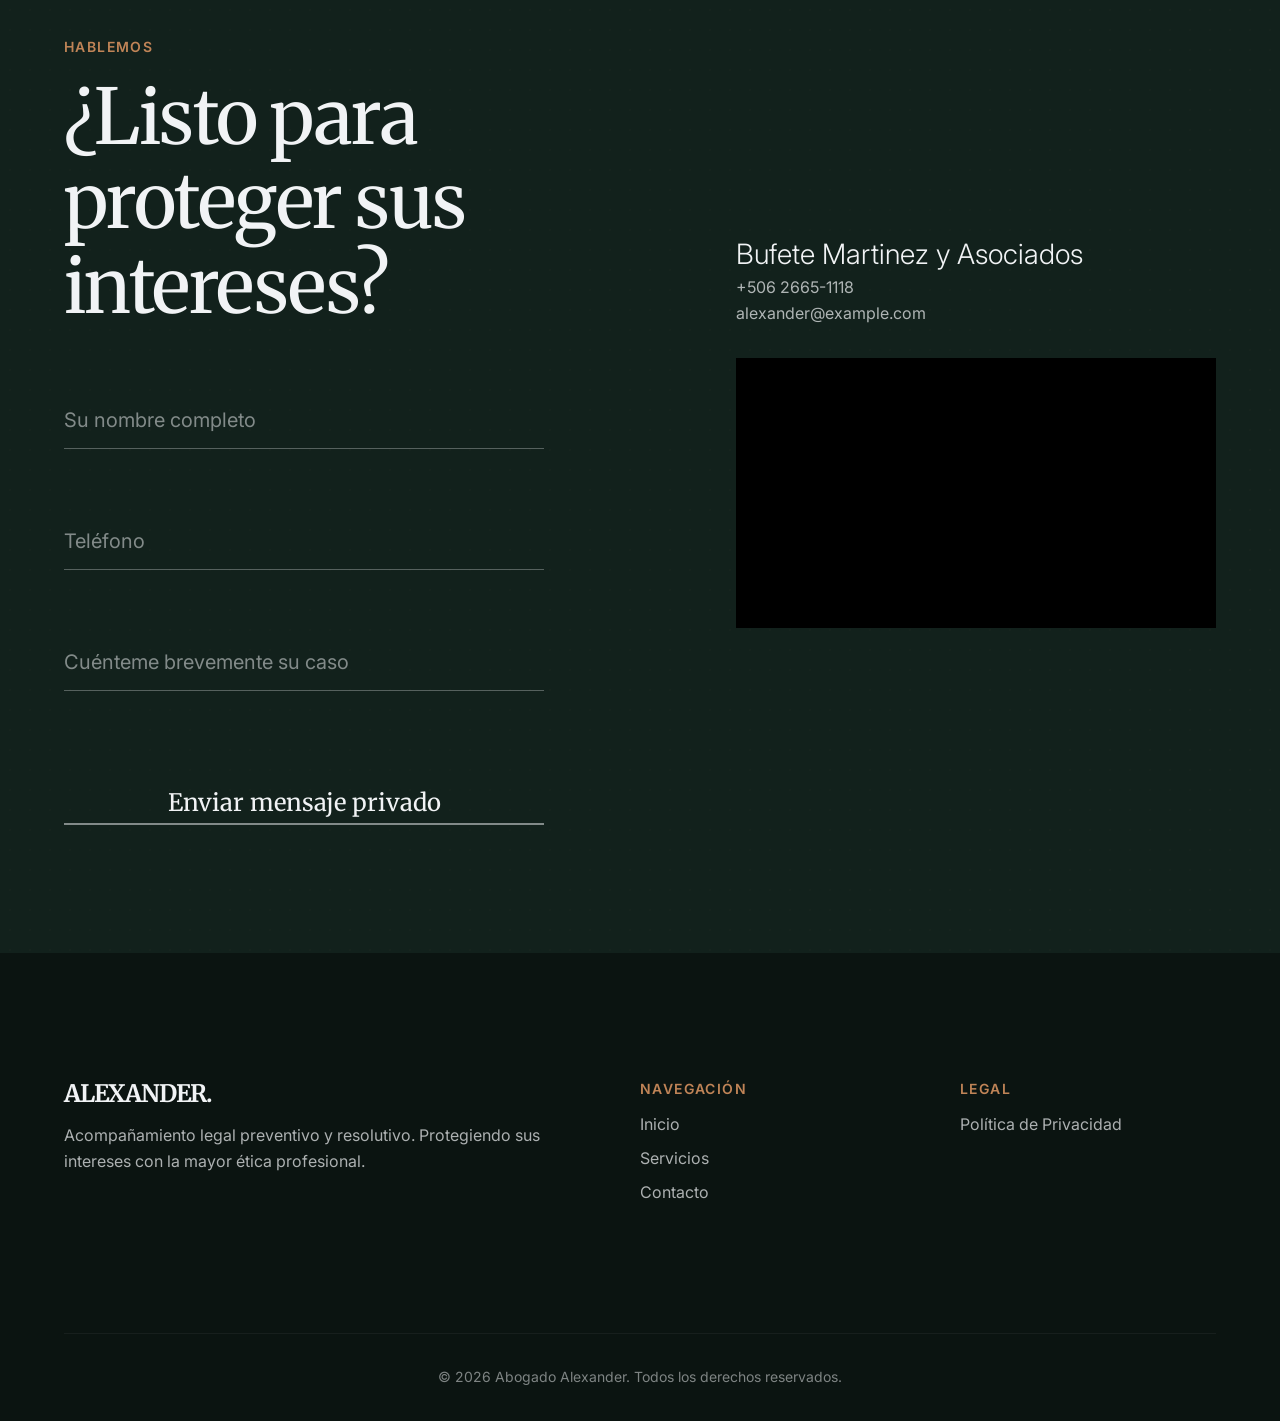
==== commit 8a2a5a8d: "Agregando cambios" ====
--- a/index.html
+++ b/index.html
@@ -281,7 +281,6 @@
         <div class="footer__links">
           <h3 class="text-accent" style="margin-bottom: var(--spacing-sm);" data-i18n="footer_legal">Legal</h3>
           <ul>
-            <li><a href="#" data-i18n="footer_terms">Términos y Condiciones</a></li>
             <li><a href="privacidad.html" data-i18n="footer_privacy">Política de Privacidad</a></li>
           </ul>
         </div>
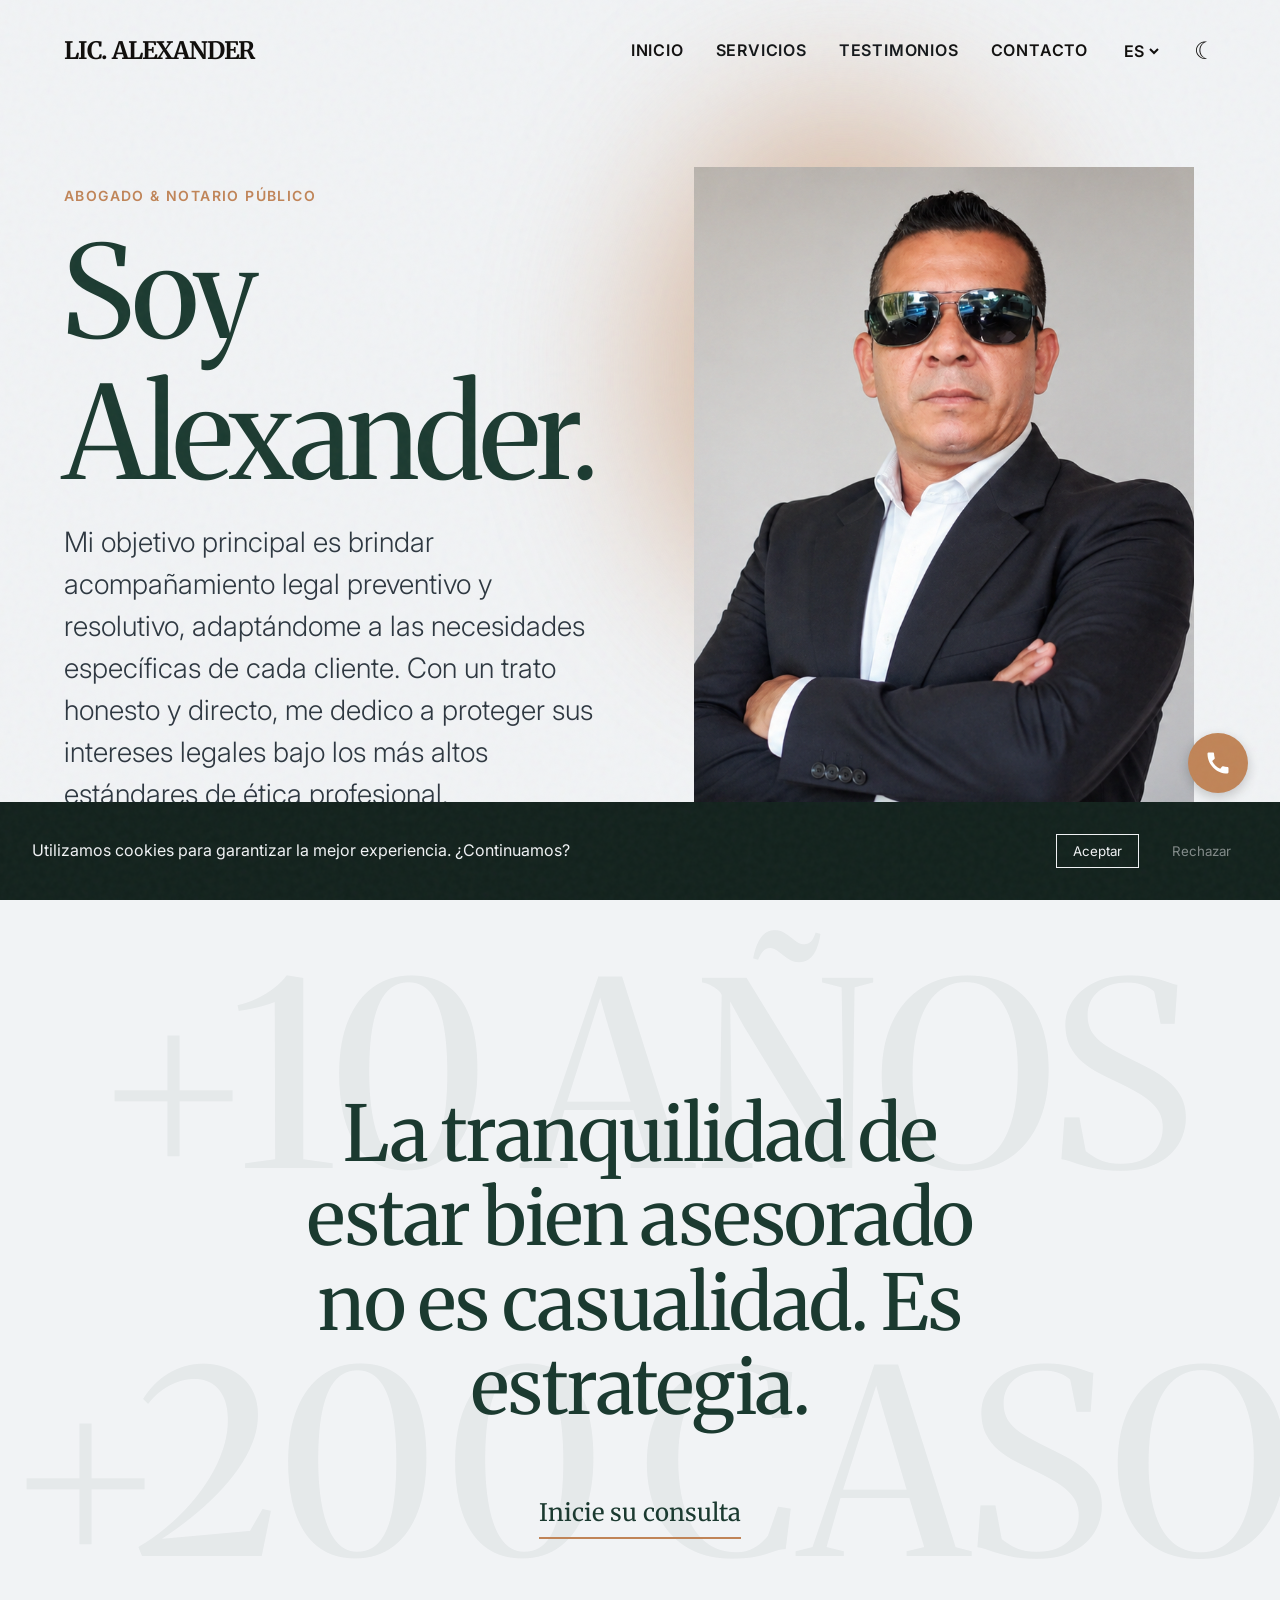
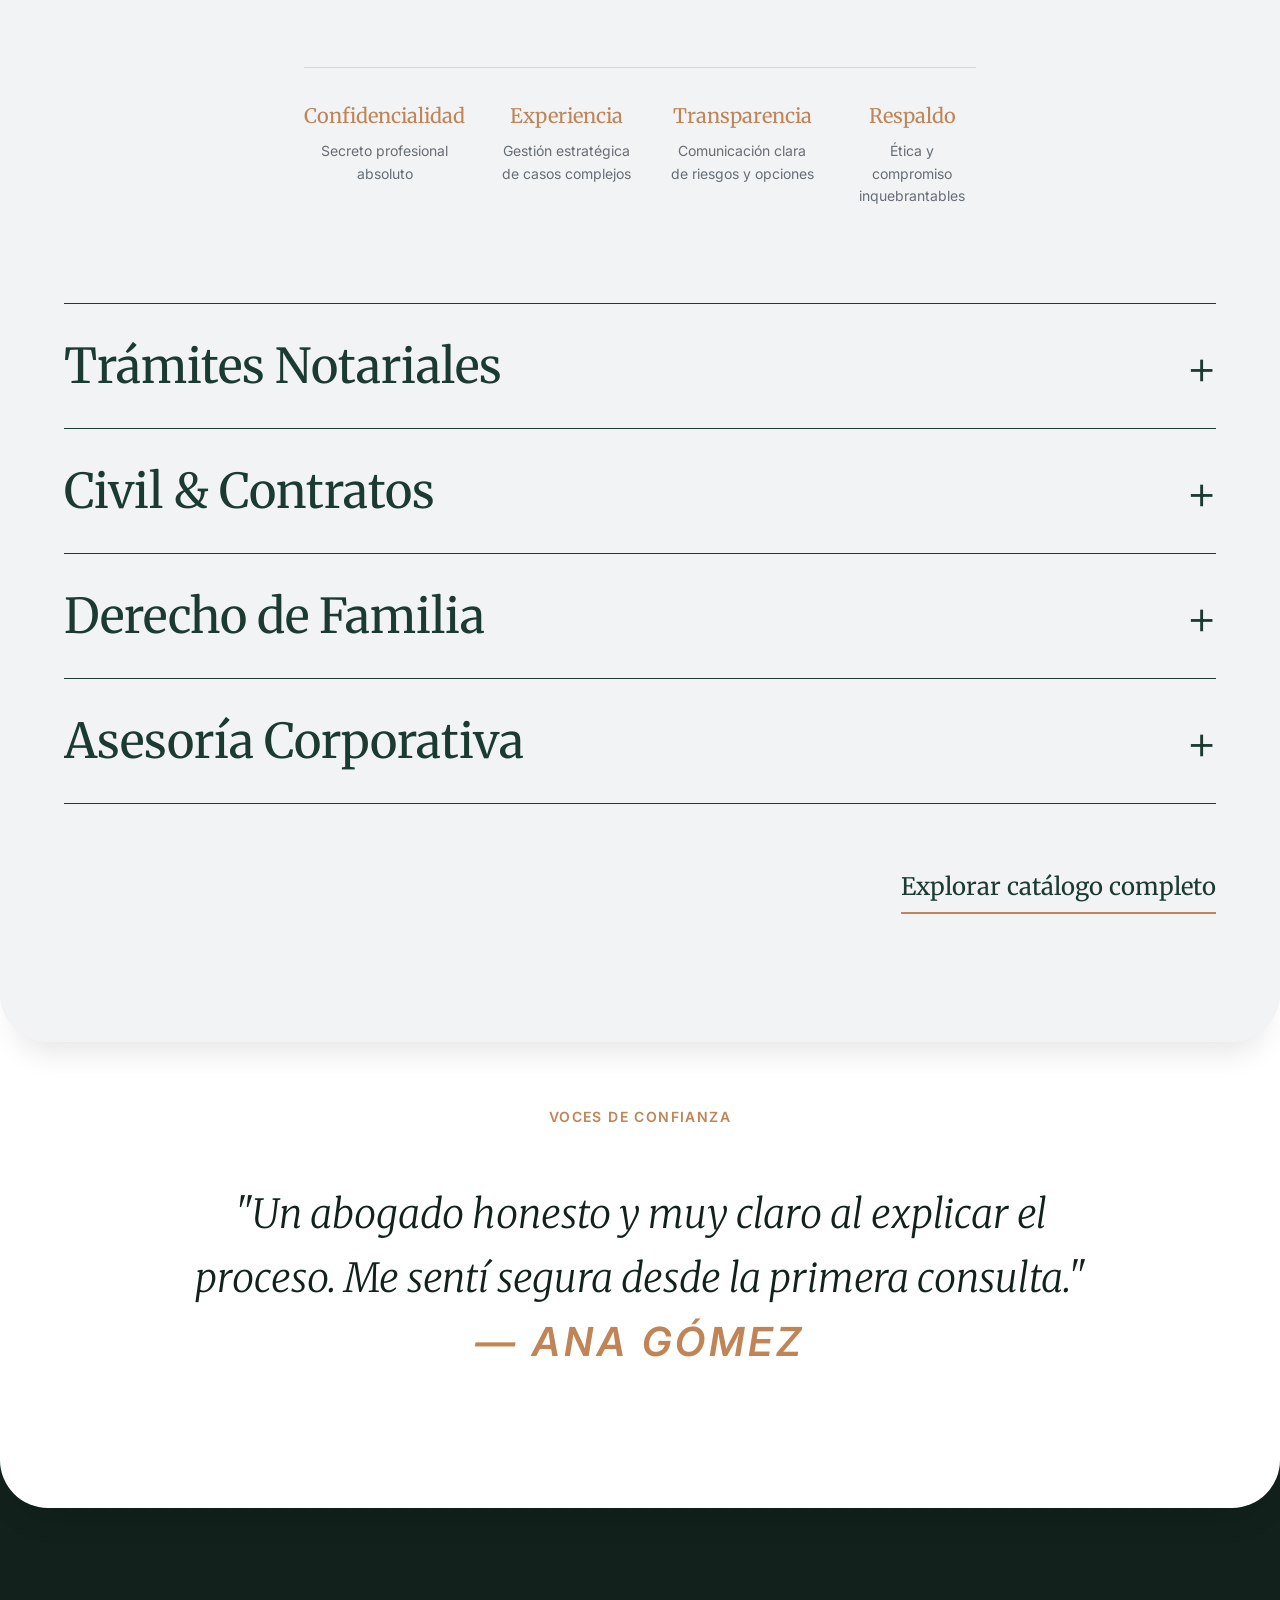
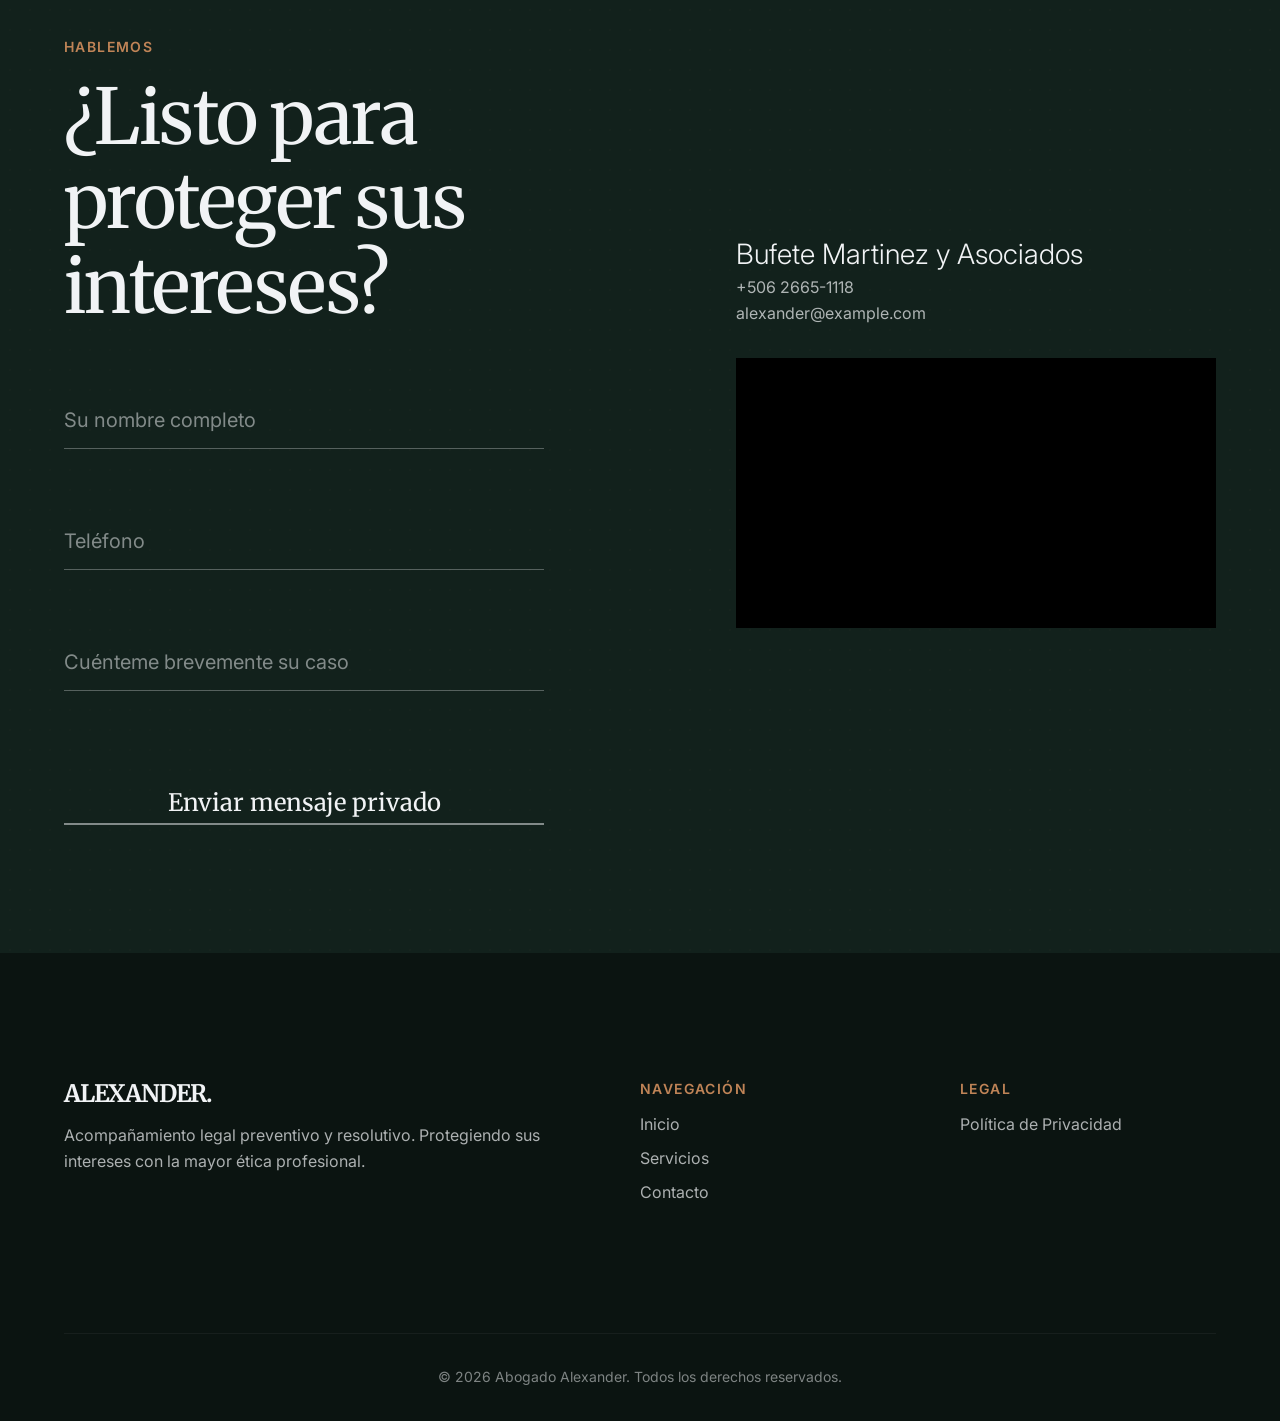
==== commit 15738cb2: "Add testimonials link to navbar and translation support" ====
--- a/index.html
+++ b/index.html
@@ -31,8 +31,9 @@
           <button id="menu-toggle" class="menu-toggle-btn" aria-label="Abrir menú">☰</button>
           <div class="nav__menu" id="nav-menu">
             <a href="index.html" class="nav__link" data-i18n="nav_home">Inicio</a>
-            <a href="#servicios" class="nav__link" data-i18n="nav_services">Servicios</a>
-            <a href="#contacto" class="nav__link" data-i18n="nav_contact">Contacto</a>
+            <a href="servicios.html" class="nav__link" data-i18n="nav_services">Servicios</a>
+            <a href="index.html#testimonios" class="nav__link" data-i18n="nav_testimonials">Testimonios</a>
+            <a href="index.html#contacto" class="nav__link" data-i18n="nav_contact">Contacto</a>
           </div>
         </nav>
 
@@ -190,7 +191,7 @@
     </section>
 
     <!-- Testimonials (Pull-quotes) -->
-    <section class="testimonials-editorial reveal">
+    <section id="testimonios" class="testimonials-editorial reveal">
       <div class="container">
         <span class="text-accent" data-i18n="testim_title">Voces de Confianza</span>
         <div class="testimonial-display" id="testimonial-display">
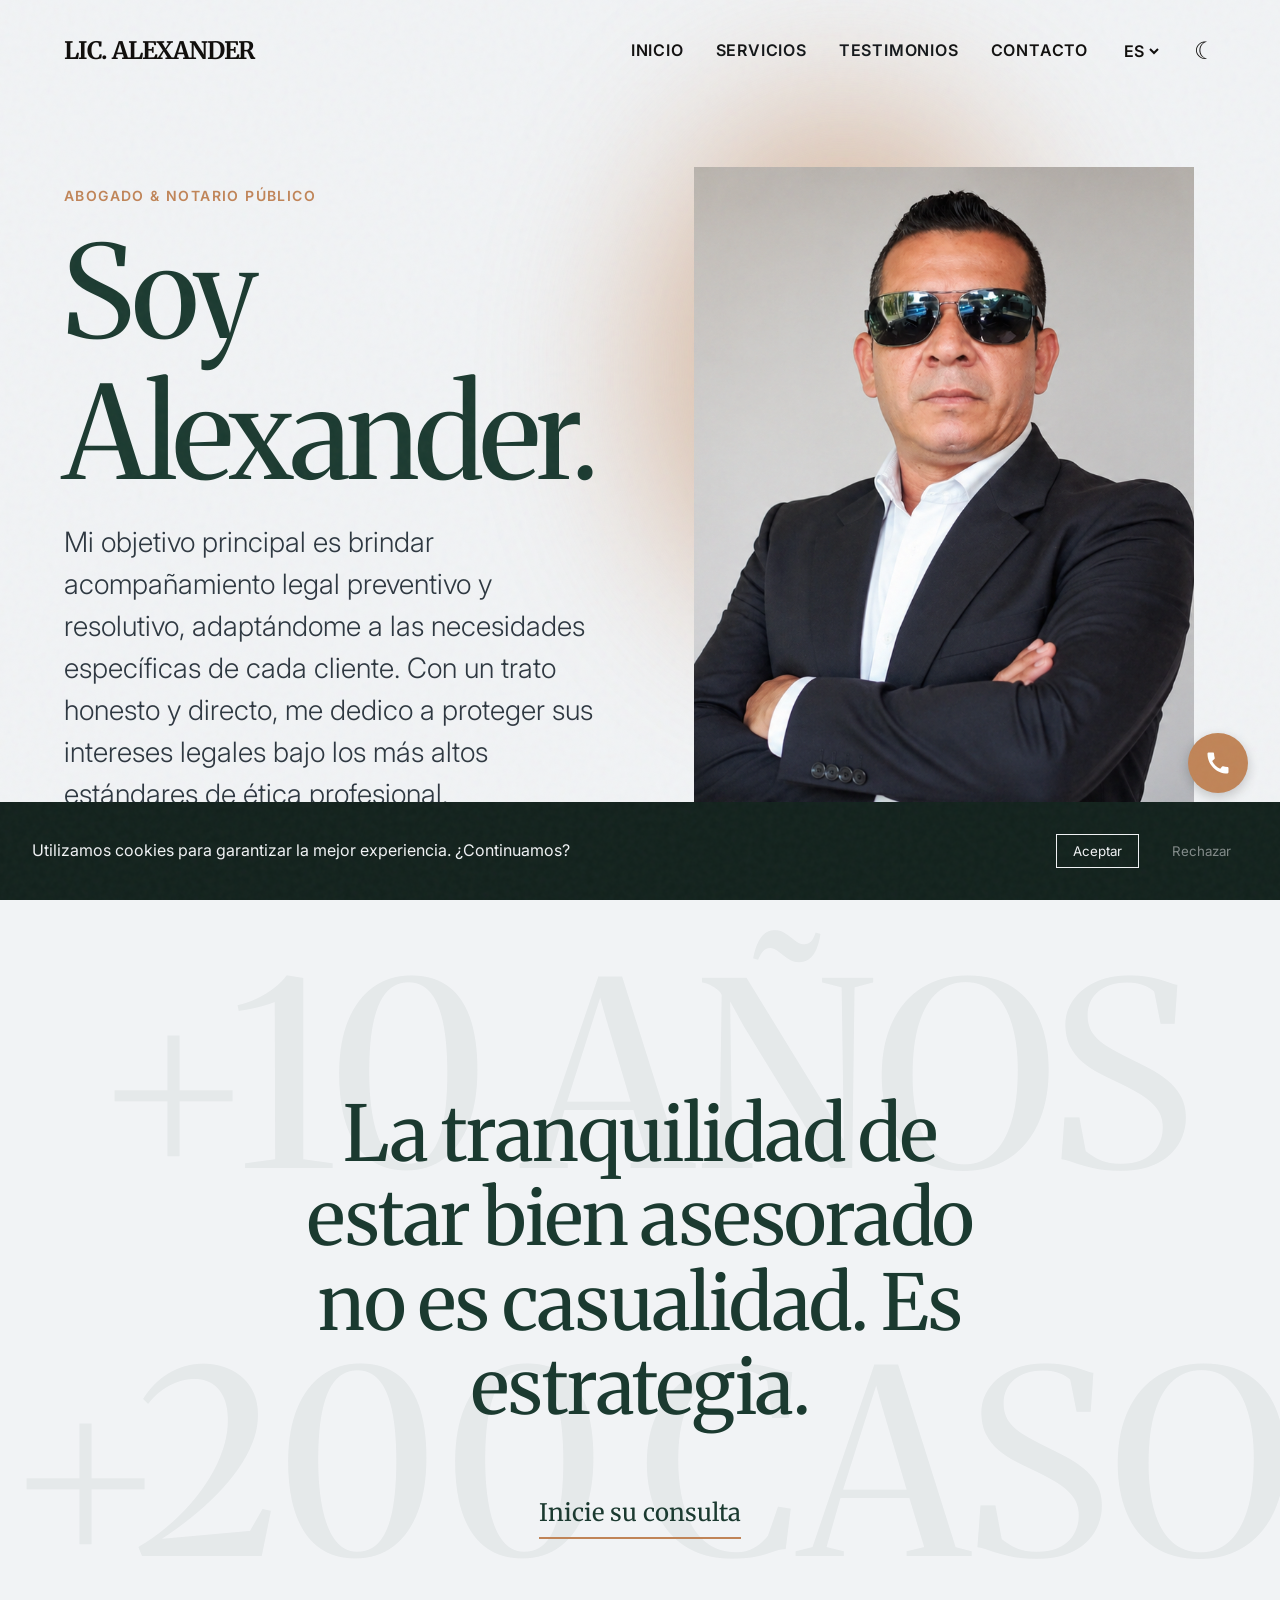
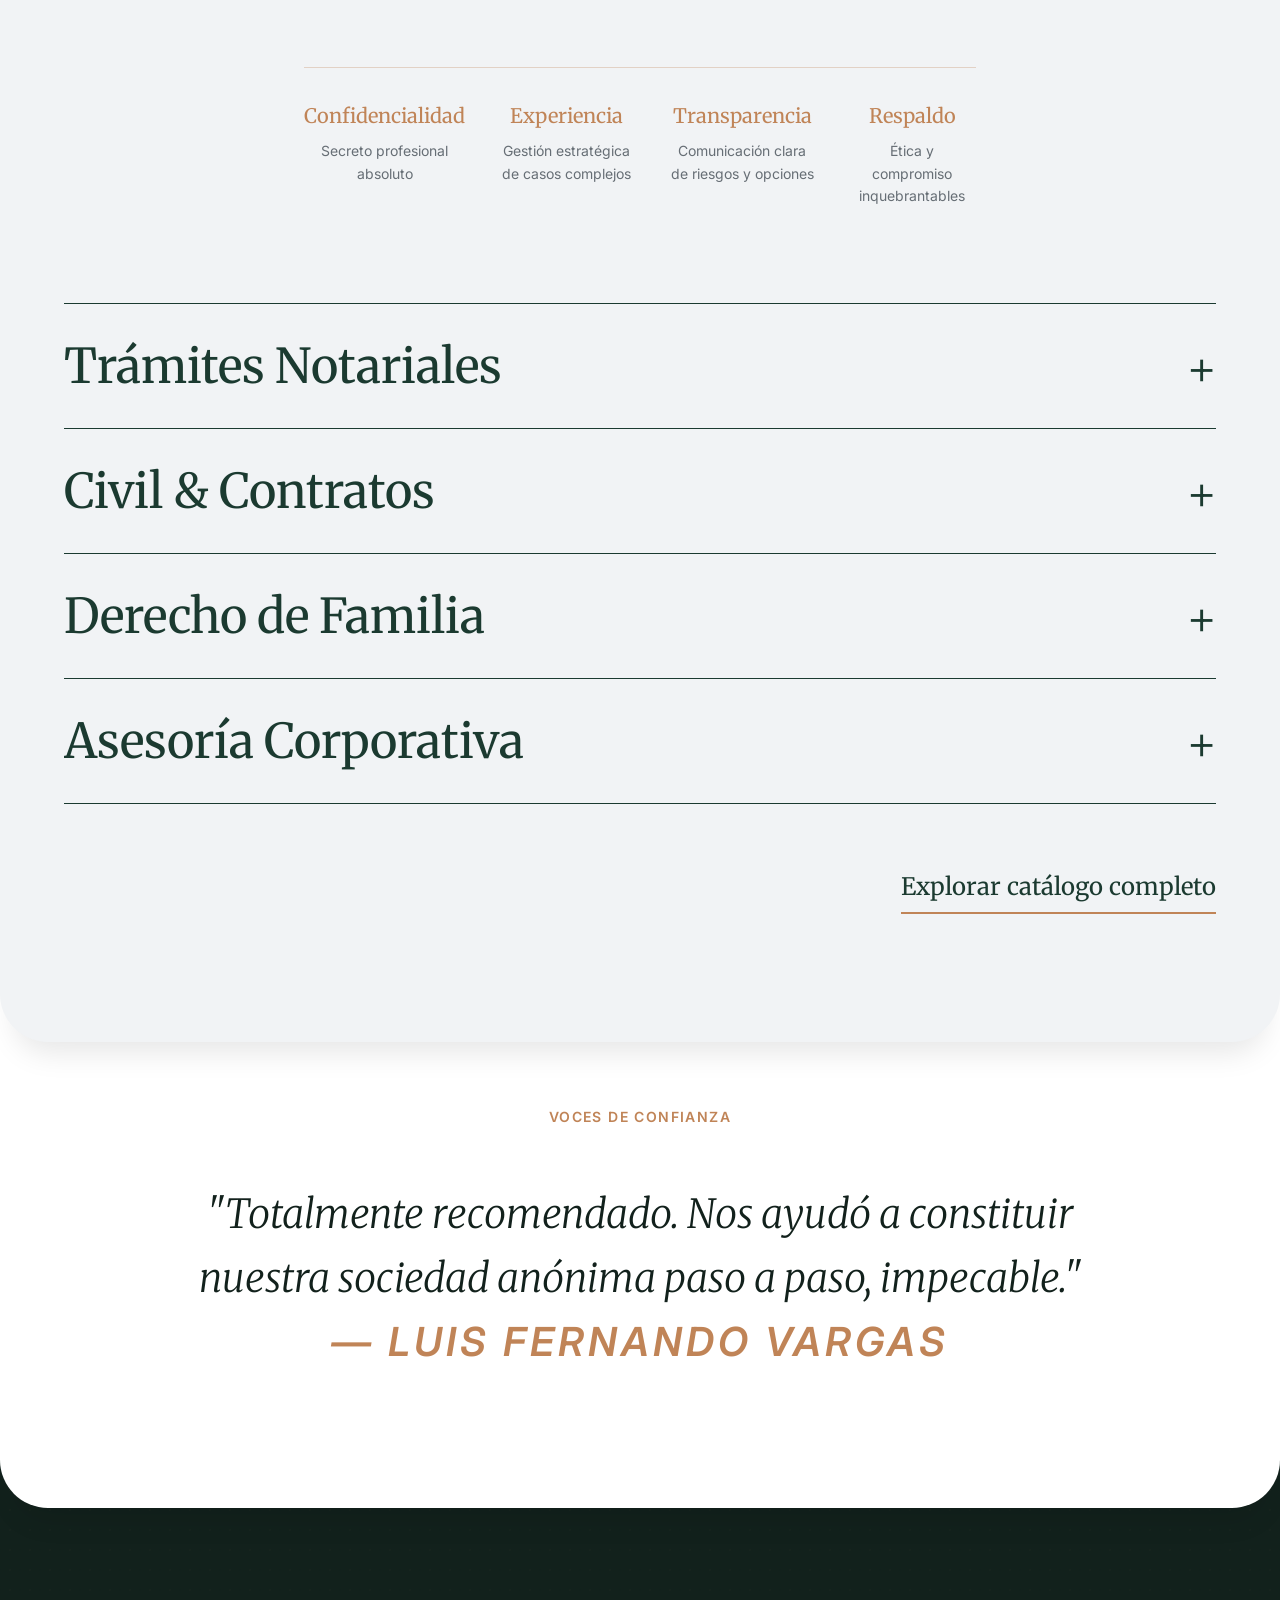
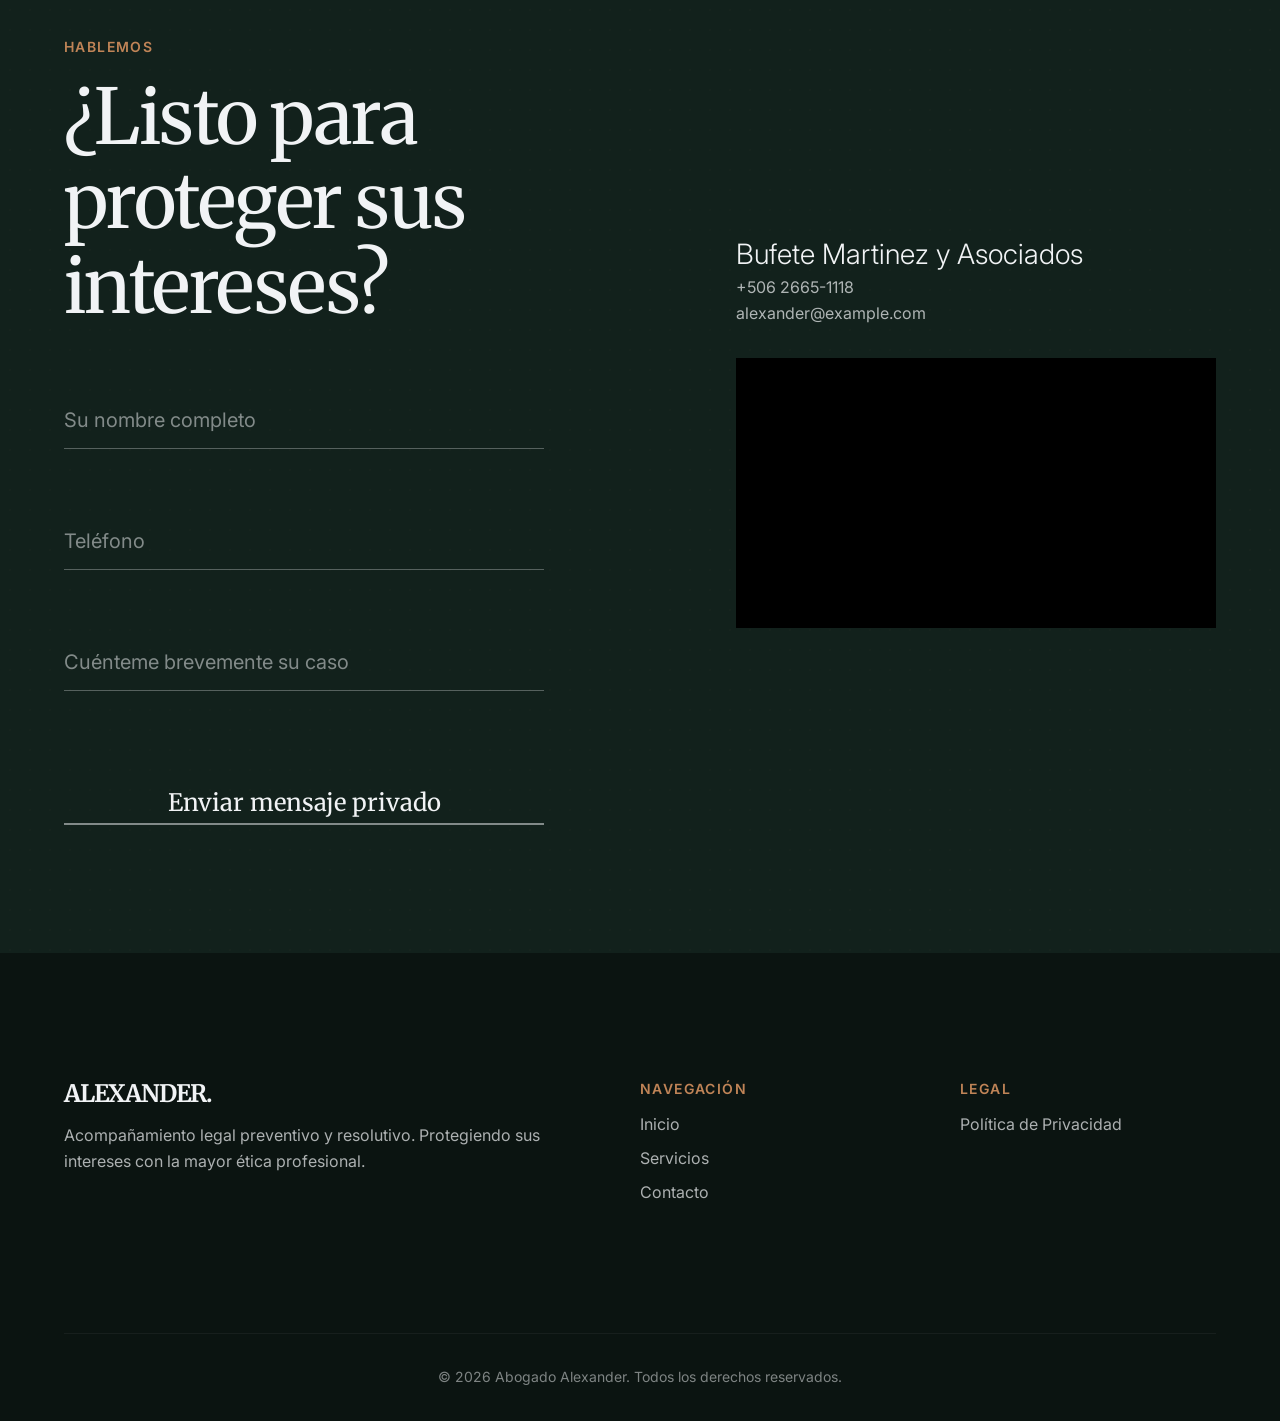
==== commit 419632cb: "Add translation for 'Soy' in hero section" ====
--- a/index.html
+++ b/index.html
@@ -55,7 +55,7 @@
       <div class="container hero__grid">
         <div class="hero__content">
           <span class="text-accent hero-anim hero-anim-1" data-i18n="hero_subtitle">Abogado & Notario Público</span>
-          <h1 class="heading-massive hero-anim hero-anim-2">Soy<br>Alexander.</h1>
+          <h1 class="heading-massive hero-anim hero-anim-2"><span data-i18n="hero_title_soy">Soy</span><br>Alexander.</h1>
           <p class="text-lead hero-anim hero-anim-3" data-i18n="hero_text">Mi objetivo principal es brindar
             acompañamiento legal preventivo y resolutivo, adaptándome a las necesidades específicas de cada cliente. Con
             un trato honesto y directo, me dedico a proteger sus intereses legales bajo los más altos estándares de
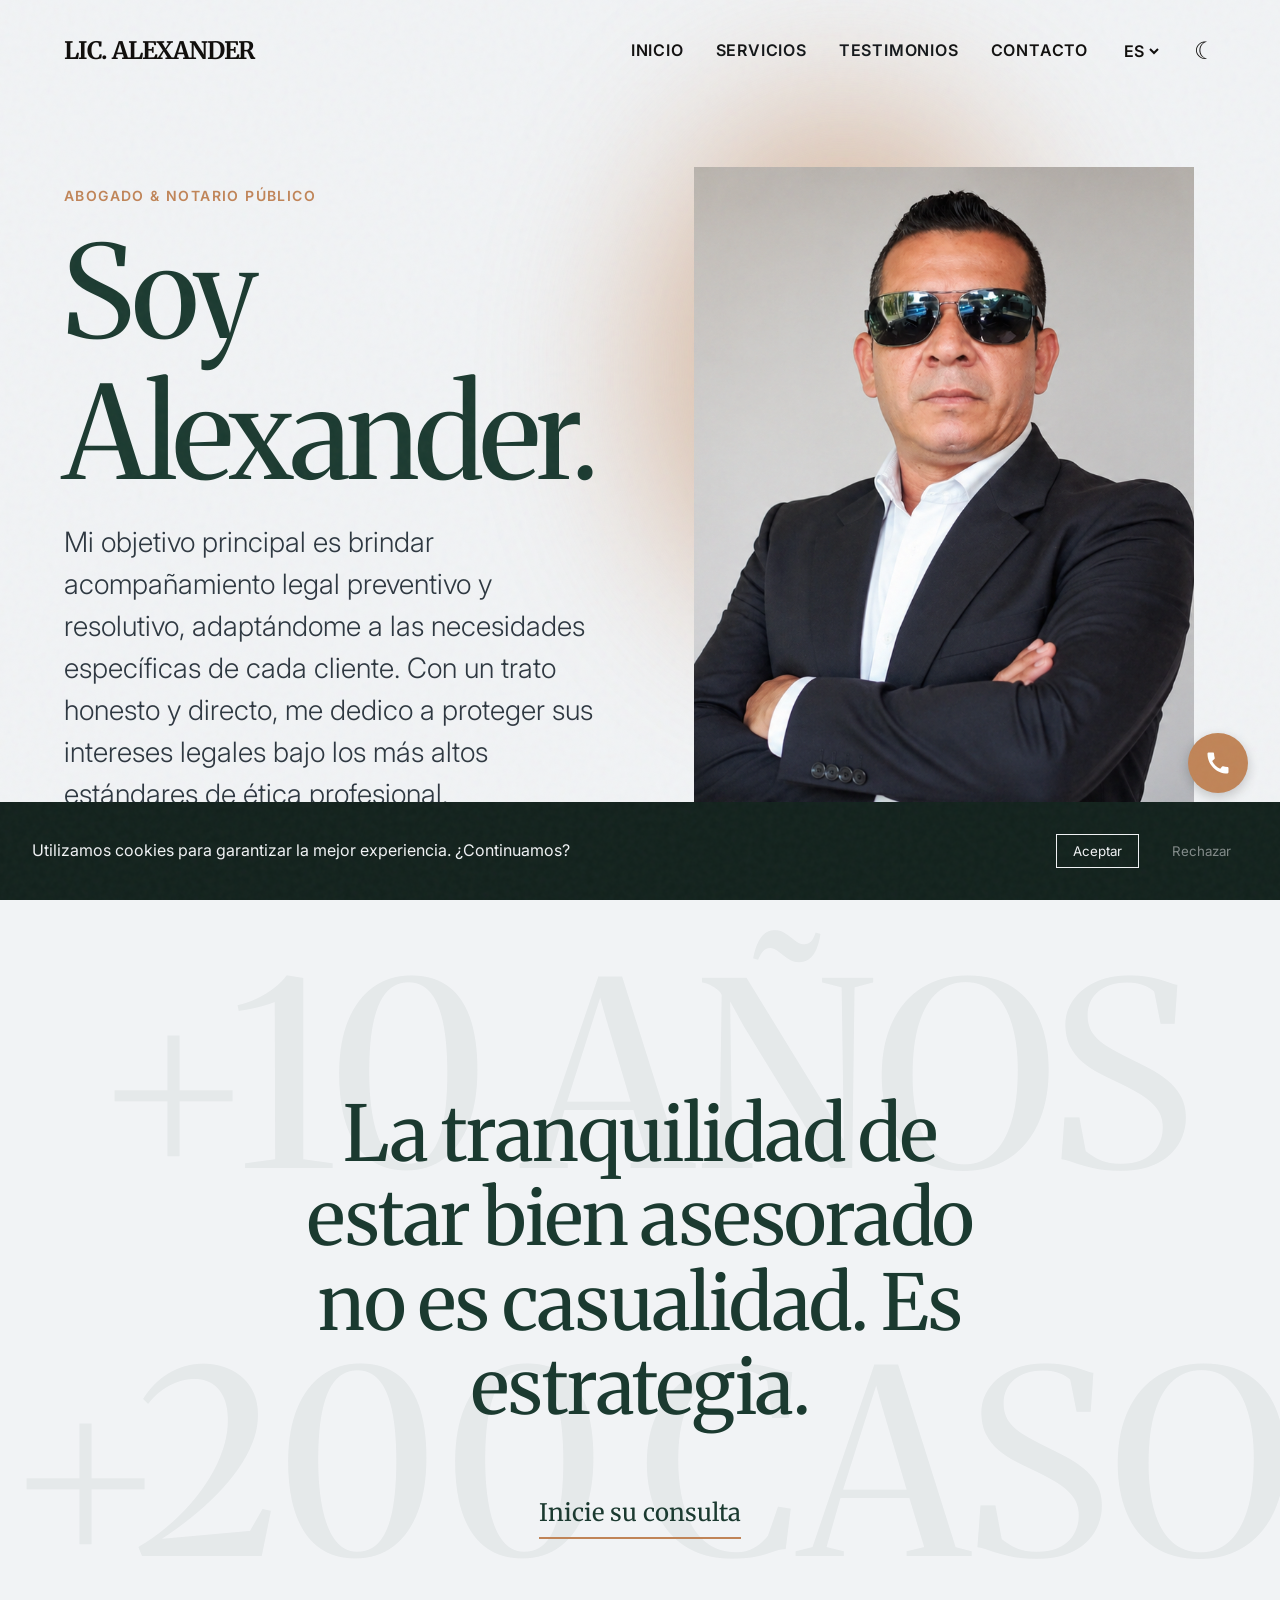
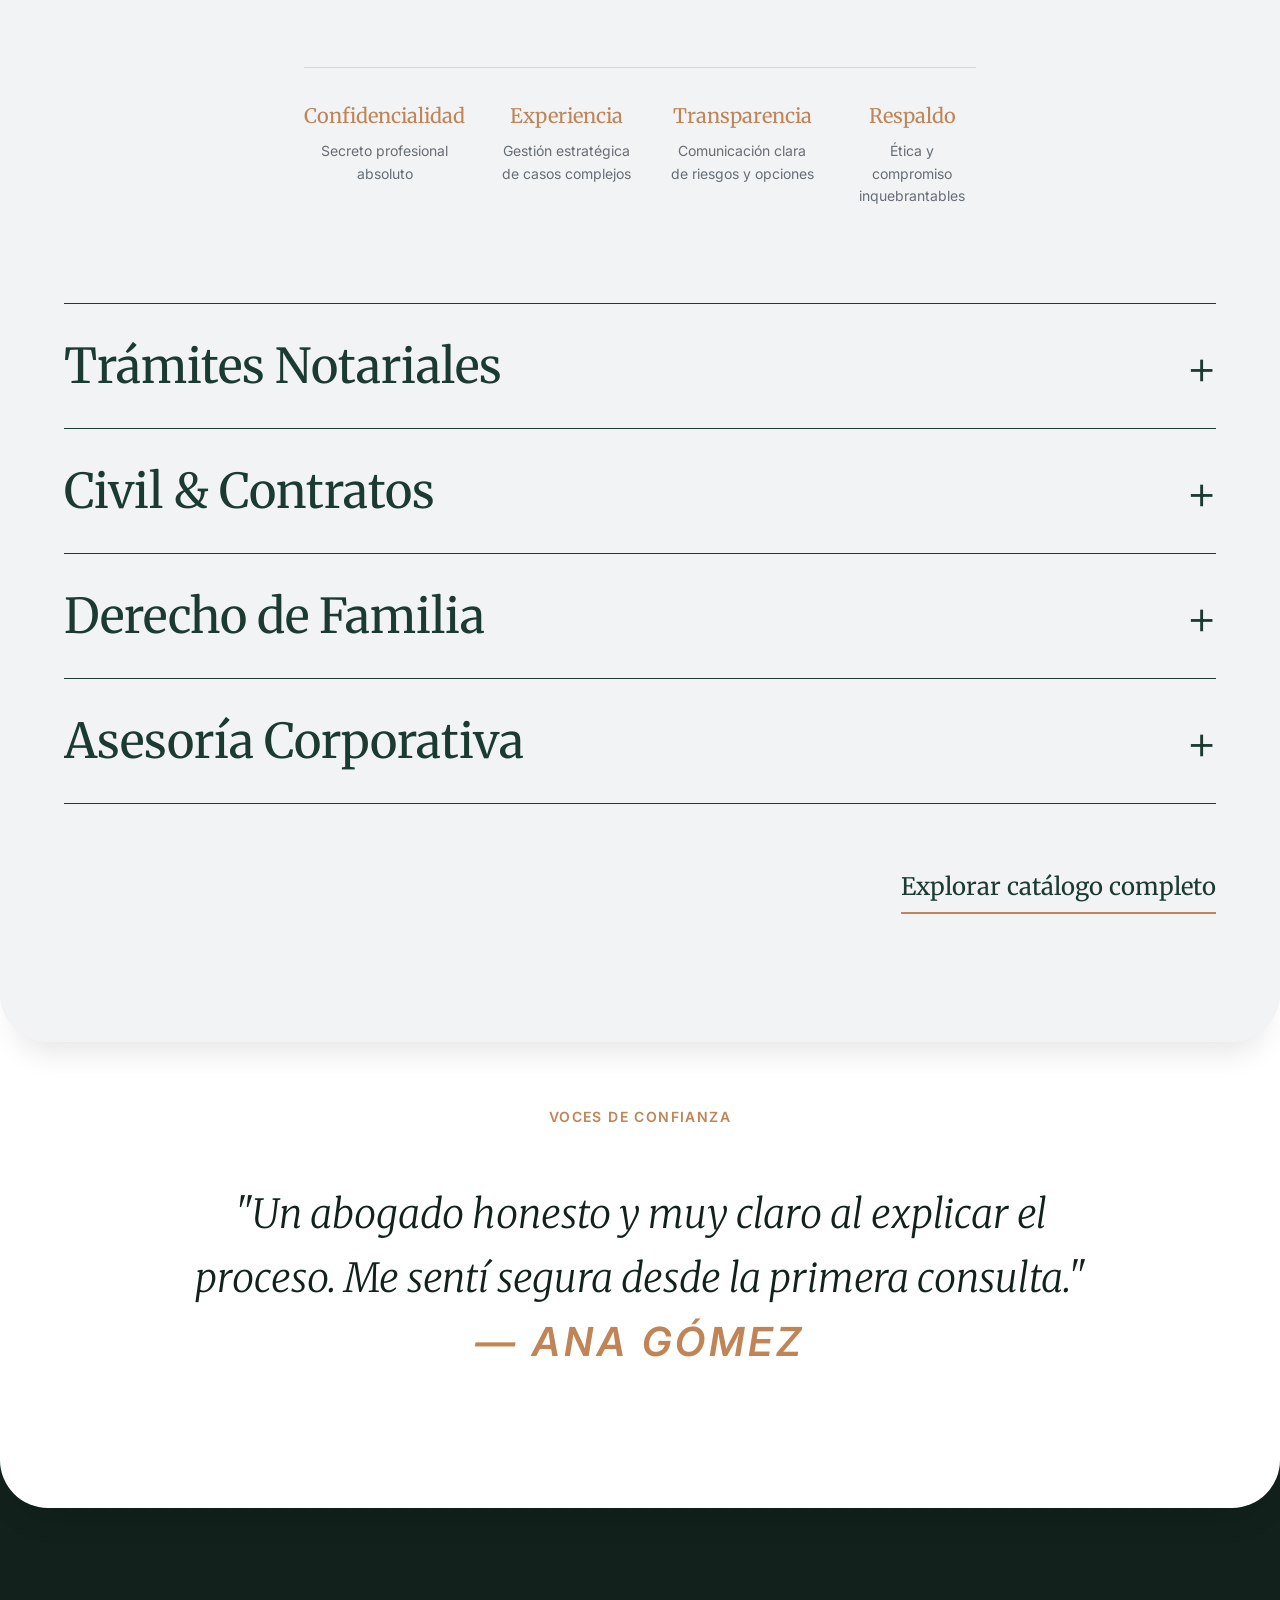
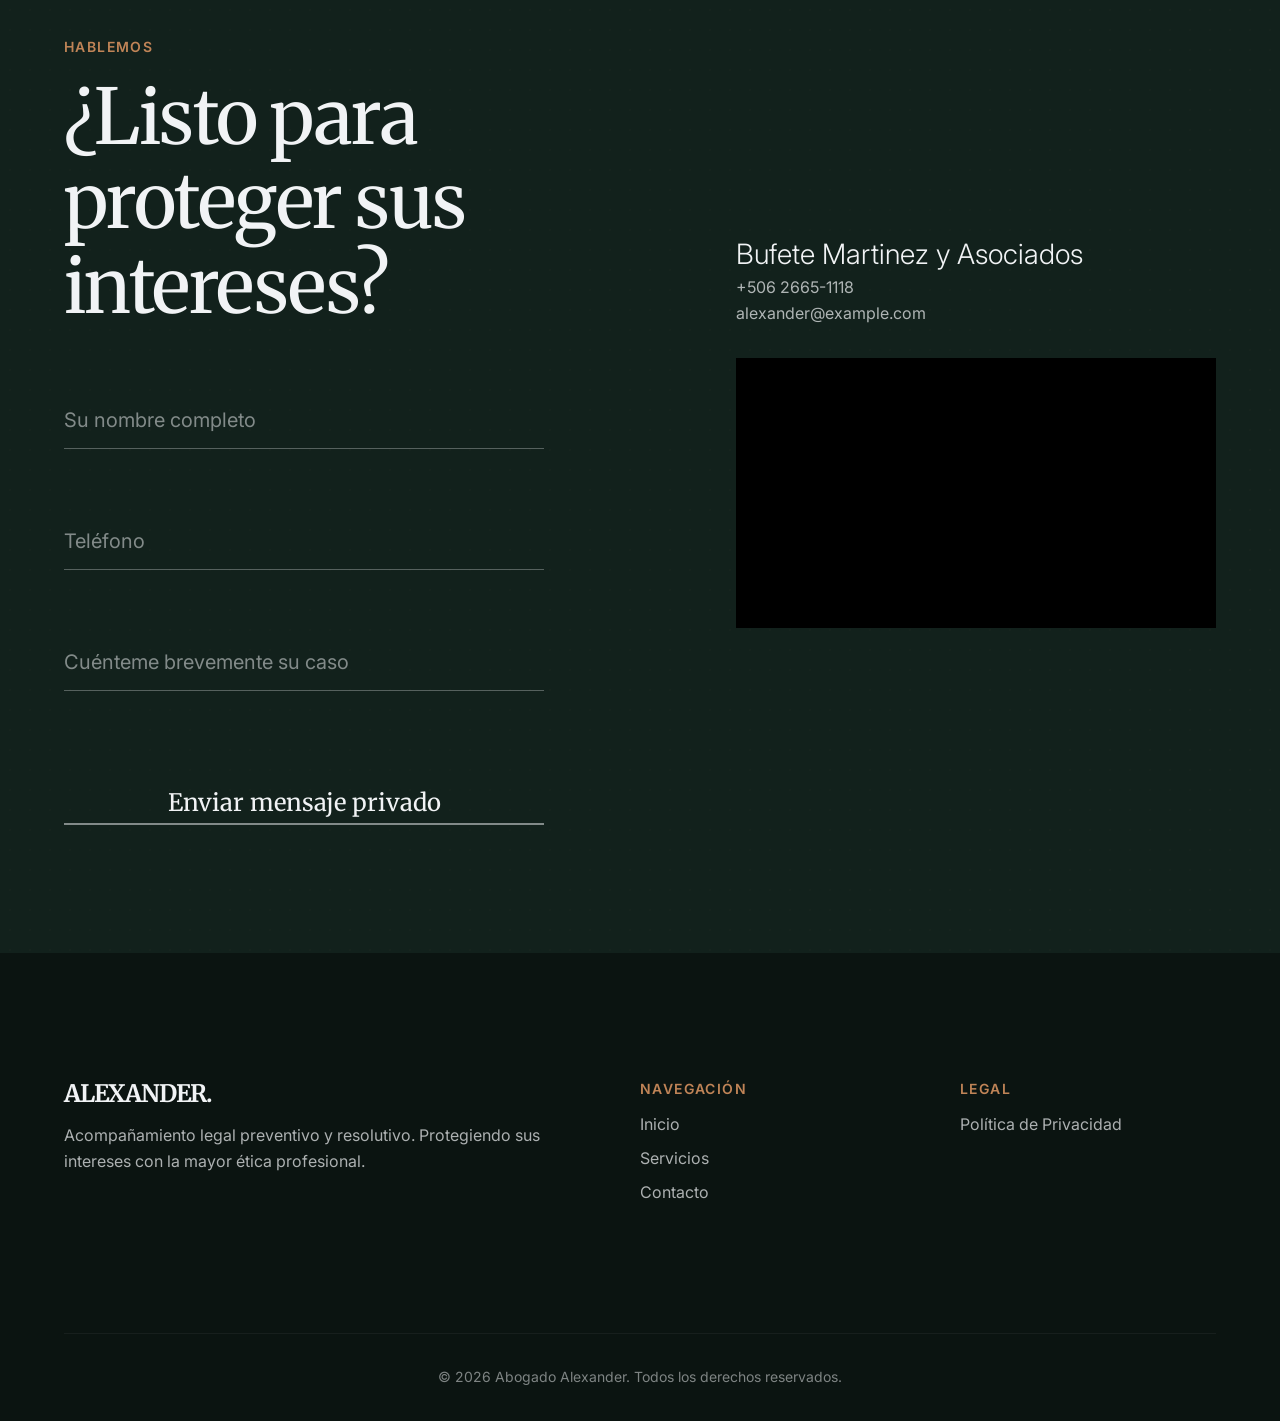
==== commit 178a92d0: "Update WhatsApp links with pre-written messages and unified button text" ====
--- a/index.html
+++ b/index.html
@@ -117,8 +117,7 @@
                   <h3 class="heading-large" data-i18n="svc_notarial_title">Seguridad Patrimonial</h3>
                   <p class="text-lead" data-i18n="svc_notarial_desc">Desde el traspaso de propiedades y vehículos hasta
                     la redacción de escrituras y testamentos. Cada firma respaldada por la ley.</p>
-                  <a href="https://wa.me/50671990701" class="btn-editorial" data-i18n="svc_notarial_btn">Proteger mi
-                    patrimonio</a>
+                  <a href="https://wa.me/50671990701?text=Hola,%20quisiera%20consultar%20sobre%20Trámites%20Notariales." class="btn-editorial" data-i18n="btn_consult">Consultar</a>
                 </div>
               </div>
             </div>
@@ -136,8 +135,7 @@
                   <h3 class="heading-large" data-i18n="svc_civil_title">Blindaje Legal</h3>
                   <p class="text-lead" data-i18n="svc_civil_desc">Elaboración, revisión y negociación de contratos.
                     Resolución estratégica de conflictos patrimoniales y gestión de cobros judiciales.</p>
-                  <a href="https://wa.me/50671990701" class="btn-editorial" data-i18n="svc_civil_btn">Revisar un
-                    contrato</a>
+                  <a href="https://wa.me/50671990701?text=Hola,%20quisiera%20consultar%20sobre%20Derecho%20Civil%20y%20Contratos." class="btn-editorial" data-i18n="btn_consult">Consultar</a>
                 </div>
               </div>
             </div>
@@ -155,8 +153,7 @@
                   <h3 class="heading-large" data-i18n="svc_family_title">Empatía y Firmeza</h3>
                   <p class="text-lead" data-i18n="svc_family_desc">Asesoría sensible y ejecución implacable en pensiones
                     alimentarias, custodia de menores y procesos sucesorios (herencias).</p>
-                  <a href="https://wa.me/50671990701" class="btn-editorial" data-i18n="svc_family_btn">Asesoría
-                    familiar</a>
+                  <a href="https://wa.me/50671990701?text=Hola,%20quisiera%20consultar%20sobre%20Derecho%20de%20Familia." class="btn-editorial" data-i18n="btn_consult">Consultar</a>
                 </div>
               </div>
             </div>
@@ -174,8 +171,7 @@
                   <h3 class="heading-large" data-i18n="svc_corp_title">Cimientos Empresariales</h3>
                   <p class="text-lead" data-i18n="svc_corp_desc">Constitución de sociedades anónimas, prevención legal
                     para emprendedores y auditoría de normativas laborales.</p>
-                  <a href="https://wa.me/50671990701" class="btn-editorial" data-i18n="svc_corp_btn">Consultar para mi
-                    empresa</a>
+                  <a href="https://wa.me/50671990701?text=Hola,%20quisiera%20consultar%20sobre%20Asesoría%20Corporativa." class="btn-editorial" data-i18n="btn_consult">Consultar</a>
                 </div>
               </div>
             </div>
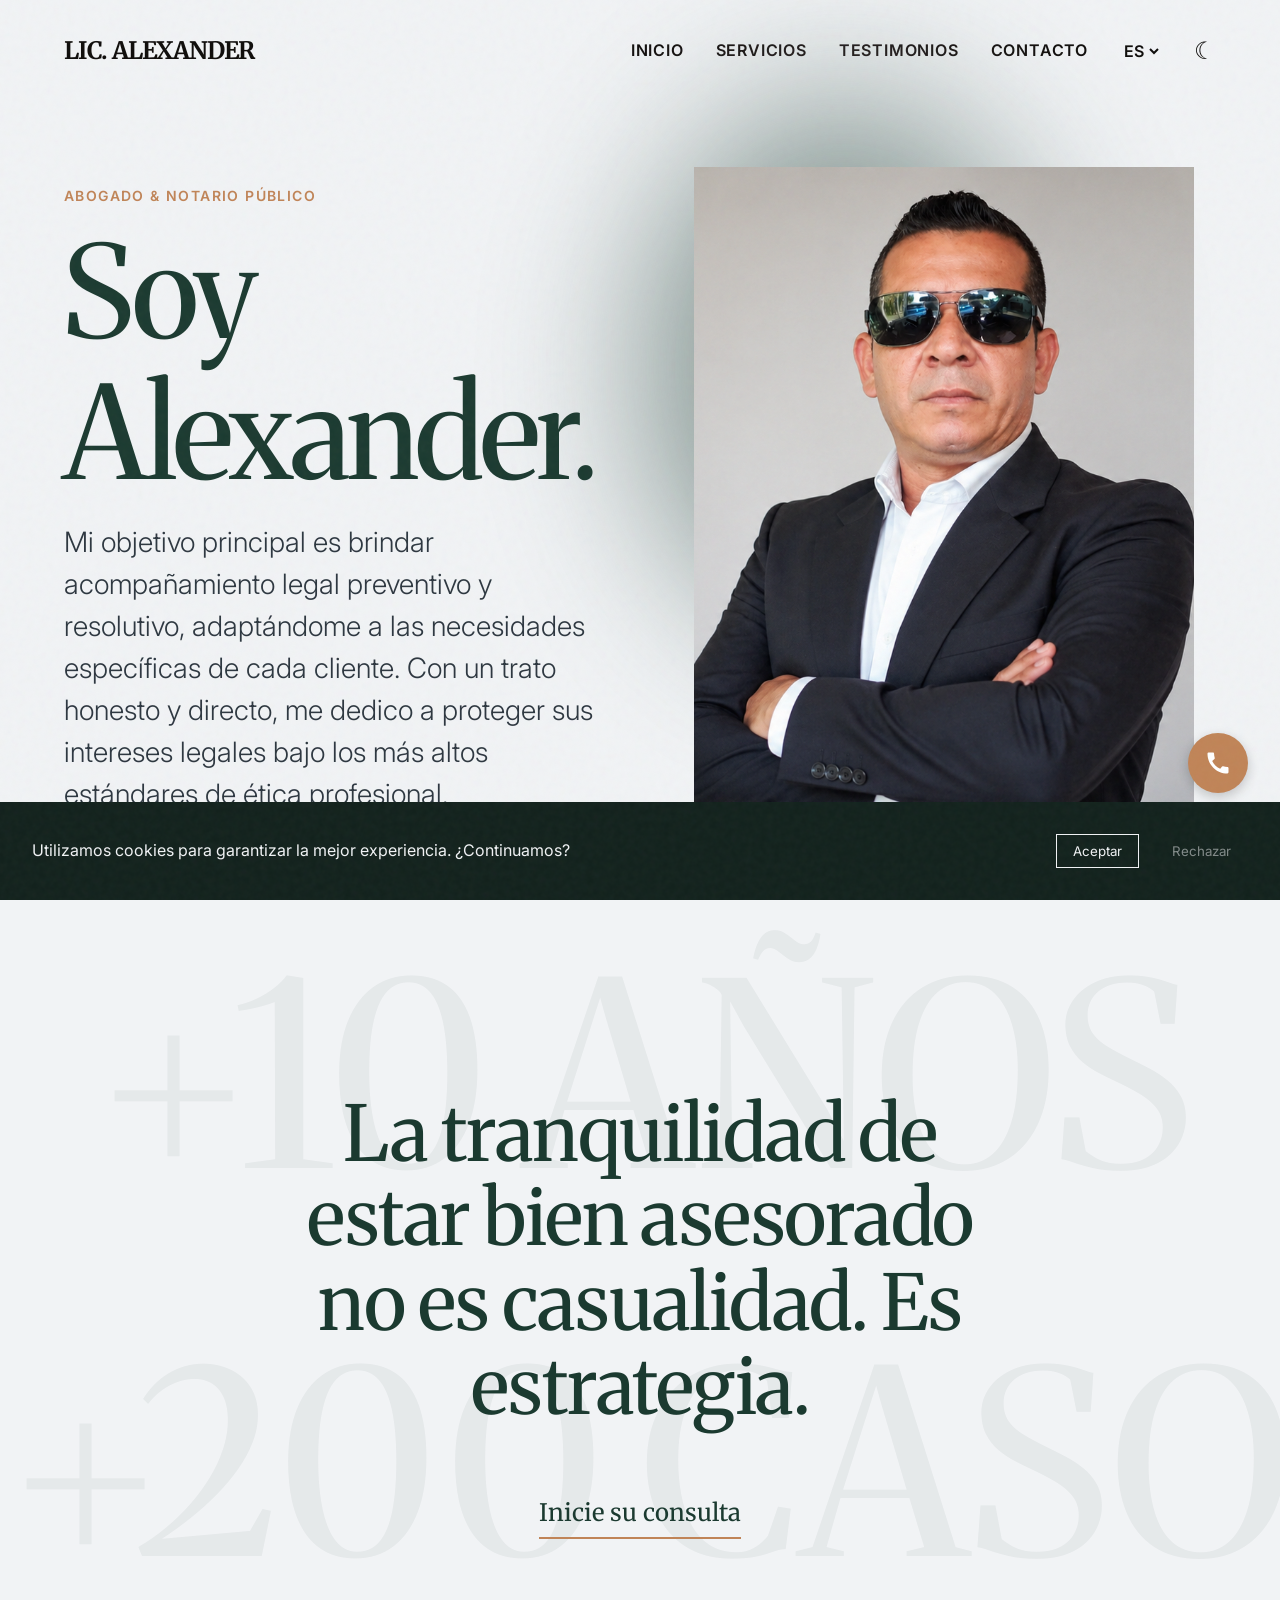
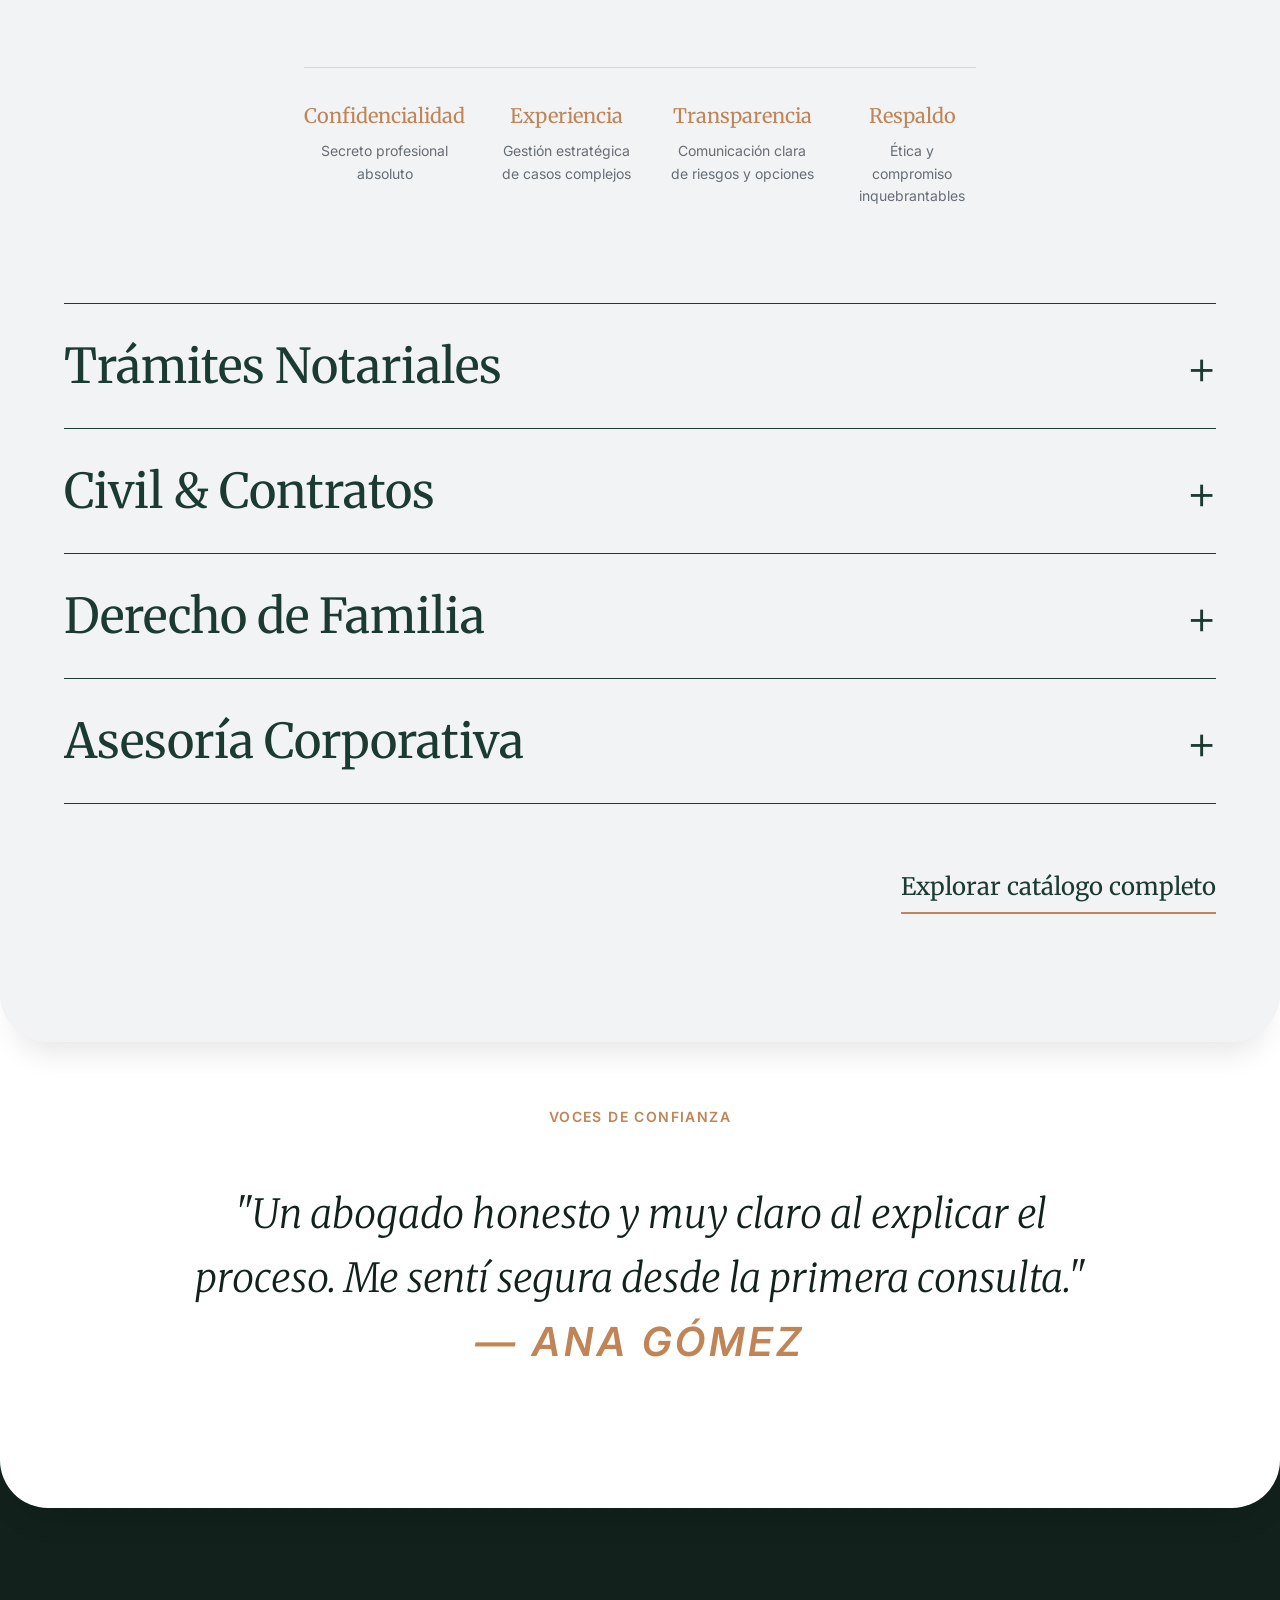
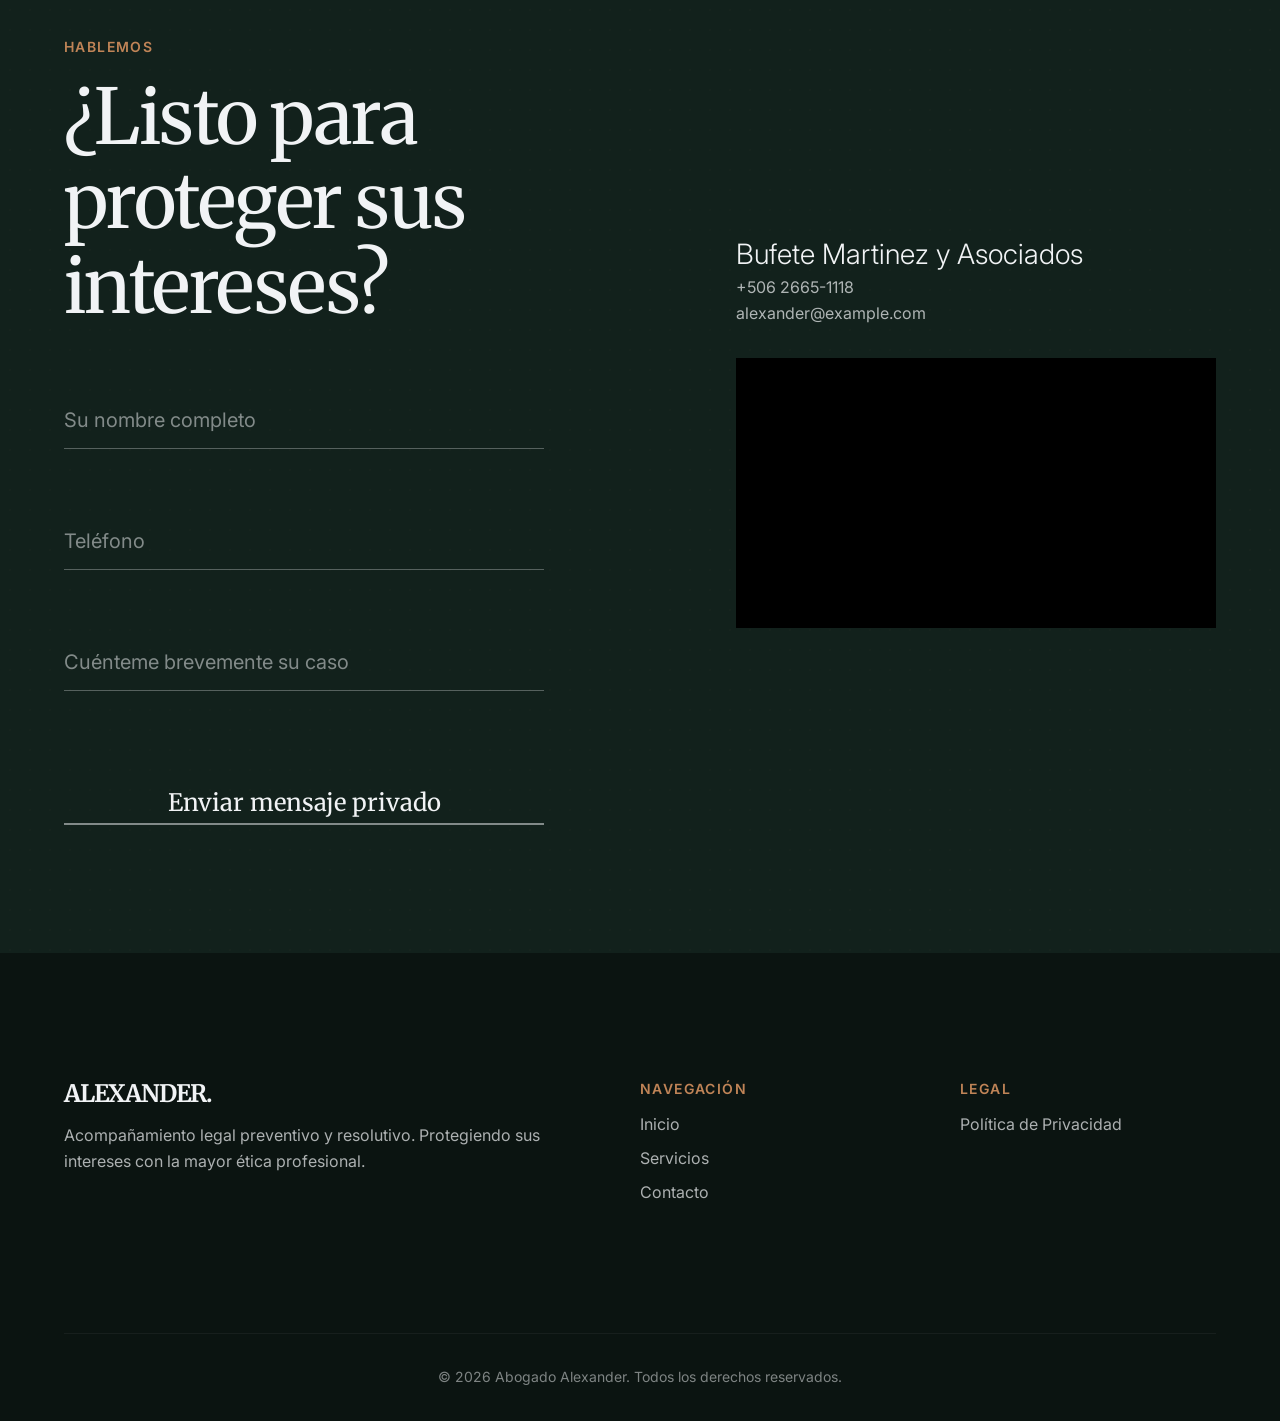
==== commit 8884759e: "Change hero image background glow to green in light mode" ====
--- a/index.html
+++ b/index.html
@@ -8,6 +8,22 @@
   <title data-i18n="page_title_index">Alexander | Narrativa Legal</title>
   <meta name="description"
     content="Acompañamiento legal preventivo y resolutivo. Alexander, abogado y notario público con estándares de ética profesional.">
+
+  <!-- Open Graph / Social Media Meta Tags -->
+  <meta property="og:title" content="Alexander | Narrativa Legal">
+  <meta property="og:description"
+    content="Acompañamiento legal preventivo y resolutivo. Alexander, abogado y notario público con estándares de ética profesional.">
+  <meta property="og:image"
+    content="https://nextwebsolucionescr.github.io/PaginaAbogadoAlexander2/resources/image/abogado.png">
+  <meta property="og:url" content="https://nextwebsolucionescr.github.io/PaginaAbogadoAlexander2/">
+  <meta property="og:type" content="website">
+
+  <meta name="twitter:card" content="summary_large_image">
+  <meta name="twitter:title" content="Alexander | Narrativa Legal">
+  <meta name="twitter:description"
+    content="Acompañamiento legal preventivo y resolutivo. Alexander, abogado y notario público con estándares de ética profesional.">
+  <meta name="twitter:image"
+    content="https://nextwebsolucionescr.github.io/PaginaAbogadoAlexander2/resources/image/abogado.png">
 
   <!-- Google Fonts -->
   <link rel="preconnect" href="https://fonts.googleapis.com">
@@ -55,7 +71,8 @@
       <div class="container hero__grid">
         <div class="hero__content">
           <span class="text-accent hero-anim hero-anim-1" data-i18n="hero_subtitle">Abogado & Notario Público</span>
-          <h1 class="heading-massive hero-anim hero-anim-2"><span data-i18n="hero_title_soy">Soy</span><br>Alexander.</h1>
+          <h1 class="heading-massive hero-anim hero-anim-2"><span data-i18n="hero_title_soy">Soy</span><br>Alexander.
+          </h1>
           <p class="text-lead hero-anim hero-anim-3" data-i18n="hero_text">Mi objetivo principal es brindar
             acompañamiento legal preventivo y resolutivo, adaptándome a las necesidades específicas de cada cliente. Con
             un trato honesto y directo, me dedico a proteger sus intereses legales bajo los más altos estándares de
@@ -117,7 +134,8 @@
                   <h3 class="heading-large" data-i18n="svc_notarial_title">Seguridad Patrimonial</h3>
                   <p class="text-lead" data-i18n="svc_notarial_desc">Desde el traspaso de propiedades y vehículos hasta
                     la redacción de escrituras y testamentos. Cada firma respaldada por la ley.</p>
-                  <a href="https://wa.me/50671990701?text=Hola,%20quisiera%20consultar%20sobre%20Trámites%20Notariales." class="btn-editorial" data-i18n="btn_consult">Consultar</a>
+                  <a href="https://wa.me/50671990701?text=Hola,%20quisiera%20consultar%20sobre%20Trámites%20Notariales."
+                    class="btn-editorial" data-i18n="btn_consult">Consultar</a>
                 </div>
               </div>
             </div>
@@ -135,7 +153,8 @@
                   <h3 class="heading-large" data-i18n="svc_civil_title">Blindaje Legal</h3>
                   <p class="text-lead" data-i18n="svc_civil_desc">Elaboración, revisión y negociación de contratos.
                     Resolución estratégica de conflictos patrimoniales y gestión de cobros judiciales.</p>
-                  <a href="https://wa.me/50671990701?text=Hola,%20quisiera%20consultar%20sobre%20Derecho%20Civil%20y%20Contratos." class="btn-editorial" data-i18n="btn_consult">Consultar</a>
+                  <a href="https://wa.me/50671990701?text=Hola,%20quisiera%20consultar%20sobre%20Derecho%20Civil%20y%20Contratos."
+                    class="btn-editorial" data-i18n="btn_consult">Consultar</a>
                 </div>
               </div>
             </div>
@@ -153,7 +172,8 @@
                   <h3 class="heading-large" data-i18n="svc_family_title">Empatía y Firmeza</h3>
                   <p class="text-lead" data-i18n="svc_family_desc">Asesoría sensible y ejecución implacable en pensiones
                     alimentarias, custodia de menores y procesos sucesorios (herencias).</p>
-                  <a href="https://wa.me/50671990701?text=Hola,%20quisiera%20consultar%20sobre%20Derecho%20de%20Familia." class="btn-editorial" data-i18n="btn_consult">Consultar</a>
+                  <a href="https://wa.me/50671990701?text=Hola,%20quisiera%20consultar%20sobre%20Derecho%20de%20Familia."
+                    class="btn-editorial" data-i18n="btn_consult">Consultar</a>
                 </div>
               </div>
             </div>
@@ -171,7 +191,8 @@
                   <h3 class="heading-large" data-i18n="svc_corp_title">Cimientos Empresariales</h3>
                   <p class="text-lead" data-i18n="svc_corp_desc">Constitución de sociedades anónimas, prevención legal
                     para emprendedores y auditoría de normativas laborales.</p>
-                  <a href="https://wa.me/50671990701?text=Hola,%20quisiera%20consultar%20sobre%20Asesoría%20Corporativa." class="btn-editorial" data-i18n="btn_consult">Consultar</a>
+                  <a href="https://wa.me/50671990701?text=Hola,%20quisiera%20consultar%20sobre%20Asesoría%20Corporativa."
+                    class="btn-editorial" data-i18n="btn_consult">Consultar</a>
                 </div>
               </div>
             </div>
--- a/css/styles.css
+++ b/css/styles.css
@@ -30,6 +30,7 @@
   --text-dark: #F1F3F5; 
   --bg-inverted: #F1F3F5; 
   --text-inverted: #12211C;
+  --hero-glow: var(--accent-color);
 }
 
 /* =========================================
@@ -333,7 +334,7 @@
   left: -10%;
   width: 80%;
   height: 80%;
-  background-color: var(--accent-color);
+  background-color: var(--hero-glow, #1B3A30);
   z-index: -1;
   border-radius: 50%;
   filter: blur(80px);
